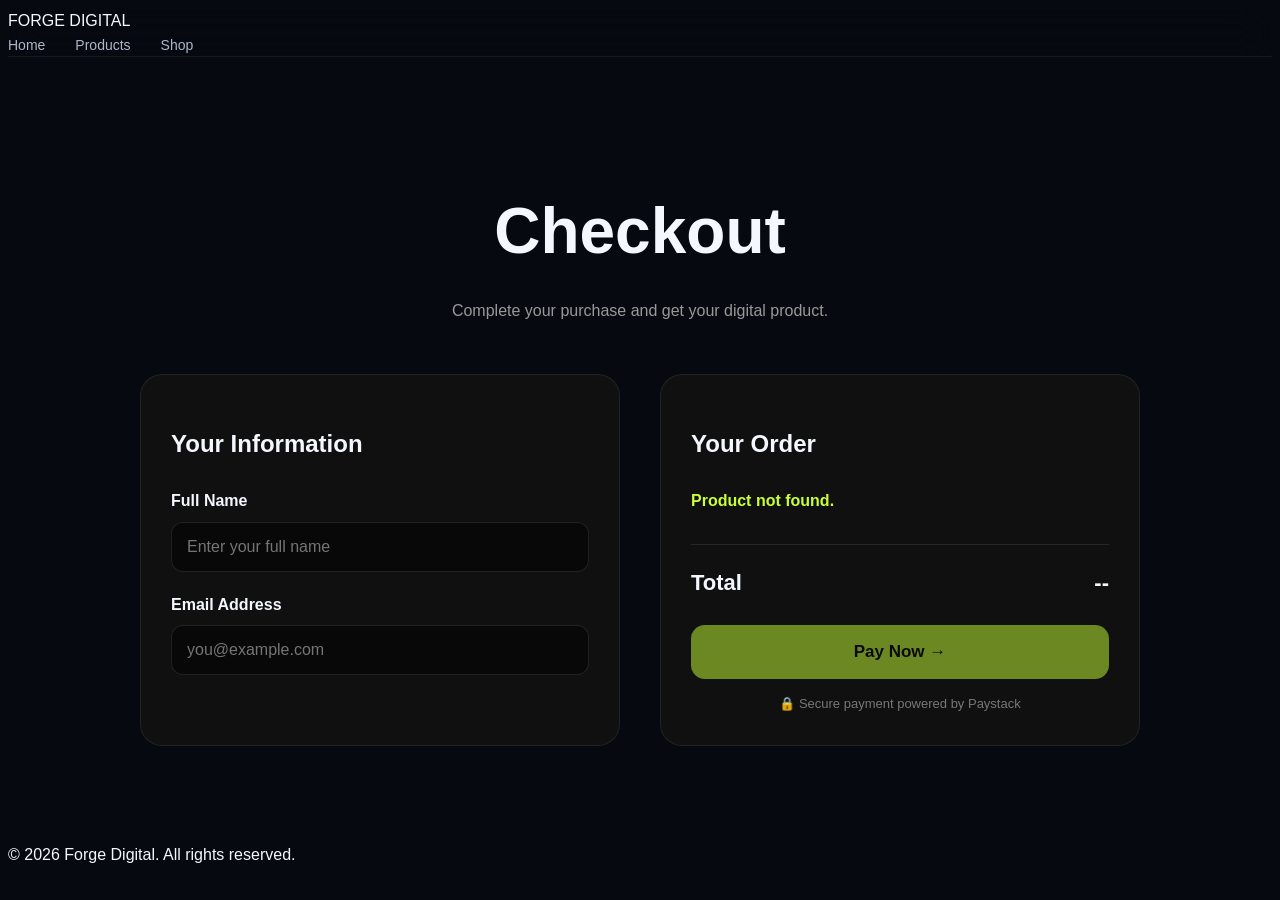
==== checkout.html @ 73a45c1d "Add files via upload" ====
<!DOCTYPE html>
<html lang="en">

<head>

    <meta charset="UTF-8">

    <meta
        name="viewport"
        content="width=device-width, initial-scale=1.0"
    >

    <title>Checkout | Forge Digital</title>

    <link
        rel="stylesheet"
        href="css/style.css"
    >

    <!-- Paystack -->
    <script src="https://js.paystack.co/v2/inline.js"></script>


    <style>

        .checkout-page {

            max-width: 1000px;

            margin: 0 auto;

            padding: 80px 20px;

        }


        .checkout-title {

            text-align: center;

            margin-bottom: 50px;

        }


        .checkout-title h1 {

            font-size:
                clamp(40px, 6vw, 64px);

            margin-bottom: 12px;

        }


        .checkout-title p {

            color: #999;

        }


        .checkout-layout {

            display: grid;

            grid-template-columns:
                1fr 1fr;

            gap: 40px;

        }


        .checkout-card {

            background: #101010;

            border:
                1px solid
                rgba(255,255,255,0.08);

            border-radius: 22px;

            padding: 30px;

        }


        .checkout-card h2 {

            margin-bottom: 25px;

        }


        .field {

            margin-bottom: 20px;

        }


        .field label {

            display: block;

            margin-bottom: 8px;

            font-weight: 700;

        }


        .field input {

            width: 100%;

            box-sizing: border-box;

            padding: 15px;

            border-radius: 12px;

            border:
                1px solid
                rgba(255,255,255,0.1);

            background: #080808;

            color: white;

            font-size: 16px;

            outline: none;

        }


        .field input:focus {

            border-color:
                #b979ff;

        }


        .product-summary {

            display: flex;

            gap: 18px;

            align-items: center;

            margin-bottom: 30px;

        }


        .product-summary img {

            width: 100px;

            height: 100px;

            object-fit: cover;

            border-radius: 15px;

        }


        .product-summary h3 {

            margin:
                0 0 8px;

        }


        .product-summary p {

            margin: 0;

            color:
                #c8ff35;

            font-weight: 800;

        }


        .total-row {

            display: flex;

            justify-content: space-between;

            border-top:
                1px solid
                rgba(255,255,255,0.1);

            padding-top: 20px;

            margin-top: 20px;

            font-size: 22px;

            font-weight: 800;

        }


        .pay-btn {

            width: 100%;

            border: none;

            padding: 17px;

            margin-top: 25px;

            border-radius: 14px;

            background:
                #c8ff35;

            color:
                #050505;

            font-size: 17px;

            font-weight: 900;

            cursor: pointer;

            transition:
                0.25s ease;

        }


        .pay-btn:hover {

            transform:
                translateY(-3px);

            box-shadow:
                0 10px 30px
                rgba(200,255,53,0.2);

        }


        .pay-btn:disabled {

            opacity: 0.5;

            cursor: not-allowed;

            transform: none;

            box-shadow: none;

        }


        .secure-note {

            text-align: center;

            color: #777;

            font-size: 13px;

            margin-top: 15px;

        }


        .error-message {

            color:
                #ff6b6b;

            margin-top: 15px;

            display: none;

        }


        @media (max-width: 800px) {

            .checkout-layout {

                grid-template-columns: 1fr;

            }


            .checkout-page {

                padding-top: 50px;

            }

        }

    </style>

</head>


<body>


    <!-- NAVBAR -->

    <nav class="navbar">

        <div class="nav-logo">
            FORGE DIGITAL
        </div>


        <div class="nav-links">

            <a href="index.html">
                Home
            </a>

            <a href="products.html">
                Products
            </a>

            <a href="products.html">
                Shop
            </a>

        </div>

    </nav>



    <!-- CHECKOUT -->

    <main class="checkout-page">


        <div class="checkout-title">

            <h1>
                Checkout
            </h1>

            <p>
                Complete your purchase and get your digital product.
            </p>

        </div>



        <div class="checkout-layout">


            <!-- CUSTOMER INFORMATION -->

            <div class="checkout-card">

                <h2>
                    Your Information
                </h2>


                <div class="field">

                    <label for="customerName">
                        Full Name
                    </label>

                    <input
                        type="text"
                        id="customerName"
                        placeholder="Enter your full name"
                        autocomplete="name"
                    >

                </div>



                <div class="field">

                    <label for="customerEmail">
                        Email Address
                    </label>

                    <input
                        type="email"
                        id="customerEmail"
                        placeholder="you@example.com"
                        autocomplete="email"
                    >

                </div>


                <p
                    id="errorMessage"
                    class="error-message"
                ></p>

            </div>



            <!-- ORDER SUMMARY -->

            <div class="checkout-card">

                <h2>
                    Your Order
                </h2>


                <div
                    id="orderSummary"
                    class="product-summary"
                >

                    Loading product...

                </div>


                <div class="total-row">

                    <span>
                        Total
                    </span>

                    <span id="totalPrice">
                        --
                    </span>

                </div>


                <button
                    id="payButton"
                    class="pay-btn"
                    type="button"
                >
                    Pay Now →
                </button>


                <div class="secure-note">

                    🔒 Secure payment powered by Paystack

                </div>

            </div>

        </div>

    </main>



    <!-- FOOTER -->

    <footer>

        <p>
            © 2026 Forge Digital. All rights reserved.
        </p>

    </footer>



    <!-- PRODUCTS -->

    <script src="js/products.js"></script>



    <script>

        /*
        ==========================================
        PAYSTACK PUBLIC KEY
        ==========================================
        */

        const PAYSTACK_PUBLIC_KEY =
            "pk_test_b01341fb1973365e11aa334d70136ab0ede380cb";



        /*
        ==========================================
        GET PRODUCT ID
        ==========================================
        */

        const params =
            new URLSearchParams(
                window.location.search
            );


        const productId =
            params.get("id");



        /*
        ==========================================
        FIND PRODUCT
        ==========================================
        */

        const product =
            products.find(
                item =>
                    item.id === productId
            );



        /*
        ==========================================
        ELEMENTS
        ==========================================
        */

        const orderSummary =
            document.getElementById(
                "orderSummary"
            );


        const totalPrice =
            document.getElementById(
                "totalPrice"
            );


        const payButton =
            document.getElementById(
                "payButton"
            );


        const errorMessage =
            document.getElementById(
                "errorMessage"
            );



        /*
        ==========================================
        DISPLAY PRODUCT
        ==========================================
        */

        if (!product) {

            orderSummary.innerHTML = `
                <p>
                    Product not found.
                </p>
            `;

            totalPrice.textContent =
                "--";

            payButton.disabled =
                true;

        } else {

            const productName =
                product.name
                    .replaceAll("-", " ");


            orderSummary.innerHTML = `

                <img
                    src="${
                        product.image ||
                        "assets/covers/default.jpg"
                    }"
                    alt="${productName}"
                >

                <div>

                    <h3>
                        ${productName}
                    </h3>

                    <p>
                        $${product.price}
                    </p>

                </div>

            `;


            totalPrice.textContent =
                "$" + product.price;

        }



        /*
        ==========================================
        AMOUNT
        ==========================================
        */

        function getAmount() {

            const numericPrice =
                Number(
                    String(product.price)
                        .replace(
                            /[^\d.]/g,
                            ""
                        )
                );


            /*
            Paystack expects
            the smallest currency unit.

            Example:
            9.99 GHS
            =
            999 pesewas
            */

            return Math.round(
                numericPrice * 100
            );

        }



        /*
        ==========================================
        ERROR
        ==========================================
        */

        function showError(message) {

            errorMessage.textContent =
                message;

            errorMessage.style.display =
                "block";

        }



        /*
        ==========================================
        PAY
        ==========================================
        */

        payButton.addEventListener(
            "click",
            function () {

                errorMessage.style.display =
                    "none";


                /*
                PRODUCT CHECK
                */

                if (!product) {

                    showError(
                        "Product not found."
                    );

                    return;

                }



                /*
                CUSTOMER NAME
                */

                const name =
                    document
                        .getElementById(
                            "customerName"
                        )
                        .value
                        .trim();



                /*
                CUSTOMER EMAIL
                */

                const email =
                    document
                        .getElementById(
                            "customerEmail"
                        )
                        .value
                        .trim();



                /*
                VALIDATION
                */

                if (!name) {

                    showError(
                        "Please enter your full name."
                    );

                    return;

                }



                if (!email) {

                    showError(
                        "Please enter your email address."
                    );

                    return;

                }



                if (
                    !email.includes("@")
                ) {

                    showError(
                        "Please enter a valid email address."
                    );

                    return;

                }



                /*
                PUBLIC KEY CHECK
                */

                if (
                    !PAYSTACK_PUBLIC_KEY ||
                    PAYSTACK_PUBLIC_KEY ===
                    "YOUR_PAYSTACK_TEST_PUBLIC_KEY"
                ) {

                    showError(
                        "Paystack public key is missing."
                    );

                    return;

                }



                /*
                DISABLE BUTTON
                */

                payButton.disabled =
                    true;

                payButton.textContent =
                    "Opening Payment...";



                /*
                PAYSTACK
                */

                try {

                    const paystack =
                        new PaystackPop();


                    paystack.newTransaction({

                        key:
                            PAYSTACK_PUBLIC_KEY,


                        email:
                            email,


                        amount:
                            getAmount(),


                        currency:
                            "GHS",


                        metadata: {

                            customer_name:
                                name,

                            product_id:
                                product.id,

                            product_name:
                                product.name

                        },


                        /*
                        ==================================
                        PAYMENT SUCCESS
                        ==================================
                        */

                        onSuccess:
                            function(transaction) {

                                /*
                                Send BOTH:

                                reference
                                product

                                to success.html
                                */

                                window.location.href =
                                    "success.html"
                                    + "?reference="
                                    + encodeURIComponent(
                                        transaction.reference
                                    )
                                    + "&product="
                                    + encodeURIComponent(
                                        product.id
                                    );

                            },


                        /*
                        ==================================
                        PAYMENT CANCELLED
                        ==================================
                        */

                        onCancel:
                            function() {

                                payButton.disabled =
                                    false;

                                payButton.textContent =
                                    "Pay Now →";

                                showError(
                                    "Payment was cancelled."
                                );

                            }

                    });

                }


                catch (error) {

                    console.error(error);

                    payButton.disabled =
                        false;

                    payButton.textContent =
                        "Pay Now →";

                    showError(
                        "Unable to open Paystack. Please try again."
                    );

                }

            }
        );

    </script>


</body>

</html>
---- css/style.css ----
```css
/* =========================================================
   FORGE DIGITAL
   Premium Digital Products Store
========================================================= */

@import url('https://fonts.googleapis.com/css2?family=DM+Sans:wght@400;500;600;700&family=Space+Grotesk:wght@400;500;600;700&display=swap');


/* =========================================================
   RESET
========================================================= */

* {
    margin: 0;
    padding: 0;
    box-sizing: border-box;
}

html {
    scroll-behavior: smooth;
}

body {
    font-family: "DM Sans", sans-serif;
    background: #070910;
    color: #f5f7ff;
    line-height: 1.6;
    overflow-x: hidden;
}

a {
    color: inherit;
    text-decoration: none;
}

button,
a {
    -webkit-tap-highlight-color: transparent;
}


/* =========================================================
   NAVBAR
========================================================= */

.navbar {
    position: sticky;
    top: 0;
    z-index: 1000;

    background: rgba(7, 9, 16, 0.78);
    backdrop-filter: blur(18px);
    -webkit-backdrop-filter: blur(18px);

    border-bottom: 1px solid rgba(255, 255, 255, 0.07);
}

.nav-container {
    width: min(1180px, 92%);
    margin: auto;

    min-height: 78px;

    display: flex;
    align-items: center;
    justify-content: space-between;

    gap: 30px;
}


/* LOGO */

.logo {
    display: flex;
    flex-direction: column;

    font-family: "Space Grotesk", sans-serif;

    line-height: 0.85;
}

.logo span {
    font-size: 21px;
    font-weight: 700;
    letter-spacing: 2px;
}

.logo small {
    margin-top: 5px;

    font-size: 8px;
    font-weight: 700;
    letter-spacing: 4px;

    color: #6ea8ff;
}


/* NAV LINKS */

.nav-links {
    display: flex;
    align-items: center;
    gap: 30px;
}

.nav-links a {
    color: #aeb6c9;
    font-size: 14px;
    font-weight: 500;

    transition: 0.25s ease;
}

.nav-links a:hover,
.nav-links a.active {
    color: #ffffff;
}


/* NAV BUTTON */

.nav-button {
    padding: 11px 19px;

    border-radius: 10px;

    background: #ffffff;
    color: #070910;

    font-size: 13px;
    font-weight: 700;

    transition: 0.25s ease;
}

.nav-button:hover {
    transform: translateY(-2px);
    box-shadow: 0 10px 30px rgba(255, 255, 255, 0.12);
}


/* =========================================================
   HERO
========================================================= */

.hero {
    position: relative;
    min-height: 730px;

    display: flex;
    align-items: center;

    overflow: hidden;
}

.hero-background {
    position: absolute;
    inset: 0;

    background:
        radial-gradient(
            circle at 75% 25%,
            rgba(37, 99, 235, 0.24),
            transparent 32%
        ),
        radial-gradient(
            circle at 20% 80%,
            rgba(124, 58, 237, 0.16),
            transparent 28%
        );
}

.hero-background::after {
    content: "";

    position: absolute;

    width: 520px;
    height: 520px;

    right: -150px;
    top: 80px;

    border-radius: 50%;

    border: 1px solid rgba(83, 141, 255, 0.13);

    box-shadow:
        0 0 0 50px rgba(83, 141, 255, 0.025),
        0 0 0 100px rgba(83, 141, 255, 0.018);
}

.hero-content {
    position: relative;
    z-index: 2;

    width: min(1180px, 92%);
    margin: auto;

    padding: 90px 0;
}

.hero-badge {
    display: inline-flex;

    padding: 8px 13px;

    border: 1px solid rgba(99, 147, 255, 0.25);
    border-radius: 100px;

    background: rgba(52, 105, 220, 0.08);

    color: #8db7ff;

    font-size: 11px;
    font-weight: 700;

    letter-spacing: 1.5px;
}

.hero h1 {
    max-width: 850px;

    margin-top: 25px;

    font-family: "Space Grotesk", sans-serif;

    font-size: clamp(52px, 8vw, 92px);
    line-height: 0.98;

    letter-spacing: -4px;
}

.hero h1 span {
    color: #6ea8ff;
}

.hero-content > p {
    max-width: 620px;

    margin-top: 28px;

    color: #9da7bb;

    font-size: 18px;
    line-height: 1.75;
}

.hero-buttons {
    display: flex;
    flex-wrap: wrap;

    gap: 13px;

    margin-top: 35px;
}


/* BUTTONS */

.primary-button,
.secondary-button {
    display: inline-flex;
    align-items: center;
    justify-content: center;

    min-height: 50px;

    padding: 0 22px;

    border-radius: 11px;

    font-size: 14px;
    font-weight: 700;

    transition: 0.25s ease;
}

.primary-button {
    background: #ffffff;
    color: #070910;
}

.primary-button:hover {
    transform: translateY(-3px);

    box-shadow:
        0 14px 35px rgba(255, 255, 255, 0.12);
}

.secondary-button {
    border: 1px solid rgba(255, 255, 255, 0.12);

    color: #d7dce8;

    background: rgba(255, 255, 255, 0.03);
}

.secondary-button:hover {
    background: rgba(255, 255, 255, 0.07);

    transform: translateY(-3px);
}


/* TRUST */

.hero-trust {
    display: flex;
    flex-wrap: wrap;

    gap: 40px;

    margin-top: 65px;
}

.hero-trust div {
    display: flex;
    flex-direction: column;
}

.hero-trust strong {
    font-family: "Space Grotesk", sans-serif;

    font-size: 23px;
}

.hero-trust span {
    margin-top: 2px;

    color: #7f899e;

    font-size: 12px;
}


/* =========================================================
   GENERAL SECTIONS
========================================================= */

.section {
    width: min(1180px, 92%);
    margin: auto;

    padding: 110px 0;
}

.section-heading {
    display: flex;
    align-items: flex-end;
    justify-content: space-between;

    gap: 30px;

    margin-bottom: 42px;
}

.section-heading.centered {
    display: block;

    text-align: center;
}

.section-label {
    display: block;

    margin-bottom: 12px;

    color: #6ea8ff;

    font-size: 11px;
    font-weight: 700;

    letter-spacing: 2px;
}

.section h2 {
    font-family: "Space Grotesk", sans-serif;

    font-size: clamp(32px, 5vw, 52px);

    line-height: 1.05;

    letter-spacing: -2px;
}

.section-heading.centered p {
    max-width: 550px;

    margin: 15px auto 0;

    color: #8993a8;
}


/* VIEW ALL */

.view-all {
    color: #8fb8ff;

    font-size: 13px;
    font-weight: 700;

    white-space: nowrap;
}

.view-all:hover {
    color: #ffffff;
}


/* =========================================================
   PRODUCT CARDS
========================================================= */

.product-grid {
    display: grid;

    grid-template-columns: repeat(4, 1fr);

    gap: 18px;
}

.product-card {
    overflow: hidden;

    border: 1px solid rgba(255, 255, 255, 0.07);
    border-radius: 16px;

    background: #0d1019;

    transition: 0.3s ease;
}

.product-card:hover {
    transform: translateY(-6px);

    border-color: rgba(110, 168, 255, 0.28);

    box-shadow:
        0 20px 50px rgba(0, 0, 0, 0.25);
}


/* PRODUCT IMAGE */

.product-image {
    position: relative;

    height: 235px;

    display: flex;
    align-items: center;
    justify-content: center;

    overflow: hidden;
}

.product-blue {
    background:
        radial-gradient(circle at 30% 30%, #244fbd, transparent 40%),
        linear-gradient(135deg, #0d1735, #102b62);
}

.product-purple {
    background:
        radial-gradient(circle at 70% 30%, #7139c7, transparent 40%),
        linear-gradient(135deg, #241440, #3c1e6d);
}

.product-green {
    background:
        radial-gradient(circle at 30% 30%, #19805b, transparent 40%),
        linear-gradient(135deg, #092b24, #0e4c3b);
}

.product-orange {
    background:
        radial-gradient(circle at 70% 30%, #d86d32, transparent 40%),
        linear-gradient(135deg, #3a1c12, #71351b);
}

.product-number {
    position: absolute;

    top: 15px;
    left: 15px;

    font-family: "Space Grotesk", sans-serif;

    font-size: 12px;
    font-weight: 700;

    color: rgba(255, 255, 255, 0.55);
}

.product-placeholder {
    font-family: "Space Grotesk", sans-serif;

    font-size: 26px;
    font-weight: 700;

    letter-spacing: 2px;

    transform: rotate(-8deg);

    color: rgba(255, 255, 255, 0.88);

    text-shadow:
        0 8px 35px rgba(0, 0, 0, 0.4);
}


/* PRODUCT INFO */

.product-info {
    padding: 21px;
}

.product-category {
    color: #6ea8ff;

    font-size: 9px;
    font-weight: 700;

    letter-spacing: 1.5px;
}

.product-info h3 {
    margin-top: 8px;

    font-family: "Space Grotesk", sans-serif;

    font-size: 18px;
    line-height: 1.2;
}

.product-info p {
    min-height: 68px;

    margin-top: 10px;

    color: #828da3;

    font-size: 13px;
    line-height: 1.6;
}

.product-bottom {
    display: flex;
    align-items: center;
    justify-content: space-between;

    gap: 10px;

    margin-top: 18px;

    padding-top: 15px;

    border-top: 1px solid rgba(255, 255, 255, 0.07);
}

.product-bottom strong {
    font-family: "Space Grotesk", sans-serif;

    font-size: 18px;
}

.product-bottom a {
    color: #8fb8ff;

    font-size: 11px;
    font-weight: 700;
}


/* =========================================================
   CATEGORIES
========================================================= */

.categories-section {
    padding: 110px 4%;

    background:
        linear-gradient(
            180deg,
            #070910,
            #0a0d15,
            #070910
        );
}

.category-grid {
    width: min(1180px, 92%);
    margin: 45px auto 0;

    display: grid;

    grid-template-columns: repeat(3, 1fr);

    gap: 15px;
}

.category-card {
    position: relative;

    min-height: 190px;

    padding: 27px;

    overflow: hidden;

    border: 1px solid rgba(255, 255, 255, 0.07);
    border-radius: 15px;

    background: rgba(255, 255, 255, 0.025);

    transition: 0.3s ease;
}

.category-card:hover {
    transform: translateY(-5px);

    background: rgba(255, 255, 255, 0.045);

    border-color: rgba(110, 168, 255, 0.25);
}

.category-icon {
    font-size: 27px;
}

.category-card h3 {
    margin-top: 20px;

    font-family: "Space Grotesk", sans-serif;

    font-size: 21px;
}

.category-card p {
    margin-top: 5px;

    color: #7f899e;

    font-size: 13px;
}

.category-arrow {
    position: absolute;

    right: 25px;
    bottom: 23px;

    color: #7daeff;

    font-size: 20px;
}


/* =========================================================
   WHY SECTION
========================================================= */

.why-section {
    width: min(1180px, 92%);
    margin: auto;

    padding: 120px 0;

    display: grid;

    grid-template-columns: 0.9fr 1.1fr;

    gap: 90px;

    align-items: center;
}

.why-content h2 {
    font-family: "Space Grotesk", sans-serif;

    font-size: clamp(38px, 5vw, 62px);

    line-height: 1;

    letter-spacing: -3px;
}

.why-content > p {
    max-width: 530px;

    margin: 25px 0 30px;

    color: #8993a8;

    line-height: 1.8;
}


/* BENEFITS */

.benefits {
    display: grid;

    grid-template-columns: repeat(2, 1fr);

    gap: 15px;
}

.benefit {
    padding: 24px;

    border: 1px solid rgba(255, 255, 255, 0.07);
    border-radius: 14px;

    background: rgba(255, 255, 255, 0.025);
}

.benefit > span {
    color: #618fdc;

    font-size: 10px;
    font-weight: 700;
}

.benefit h3 {
    margin-top: 18px;

    font-family: "Space Grotesk", sans-serif;

    font-size: 17px;
}

.benefit p {
    margin-top: 7px;

    color: #7f899e;

    font-size: 12px;
}


/* =========================================================
   BUNDLE
========================================================= */

.bundle-section {
    position: relative;

    width: min(1180px, 92%);
    min-height: 450px;

    margin: 0 auto 110px;

    padding: 70px;

    overflow: hidden;

    display: flex;
    align-items: center;
    justify-content: space-between;

    border: 1px solid rgba(92, 143, 255, 0.18);
    border-radius: 25px;

    background:
        linear-gradient(
            135deg,
            #101a35,
            #0d1121 55%,
            #16102b
        );
}

.bundle-glow {
    position: absolute;

    width: 500px;
    height: 500px;

    right: -170px;
    top: -170px;

    border-radius: 50%;

    background: rgba(71, 107, 255, 0.14);

    filter: blur(50px);
}

.bundle-content {
    position: relative;
    z-index: 2;

    max-width: 650px;
}

.bundle-content h2 {
    font-family: "Space Grotesk", sans-serif;

    font-size: clamp(38px, 6vw, 66px);

    line-height: 0.98;

    letter-spacing: -3px;
}

.bundle-content p {
    max-width: 540px;

    margin: 22px 0 30px;

    color: #929db4;
}


/* BUNDLE BADGE */

.bundle-badge {
    position: relative;
    z-index: 2;

    width: 190px;
    height: 190px;

    flex-shrink: 0;

    display: flex;
    flex-direction: column;
    align-items: center;
    justify-content: center;

    border-radius: 50%;

    border: 1px solid rgba(140, 176, 255, 0.25);

    background: rgba(255, 255, 255, 0.035);

    box-shadow:
        0 0 70px rgba(69, 112, 255, 0.13);
}

.bundle-badge span {
    font-family: "Space Grotesk", sans-serif;

    font-size: 55px;
    font-weight: 700;

    line-height: 1;
}

.bundle-badge small {
    margin-top: 7px;

    color: #8794ae;

    font-size: 8px;
    font-weight: 700;

    line-height: 1.5;

    text-align: center;

    letter-spacing: 1.5px;
}


/* =========================================================
   FINAL CTA
========================================================= */

.final-cta {
    padding: 130px 20px;

    text-align: center;

    background:
        radial-gradient(
            circle at center,
            rgba(48, 93, 204, 0.12),
            transparent 45%
        );
}

.final-cta h2 {
    font-family: "Space Grotesk", sans-serif;

    font-size: clamp(45px, 7vw, 76px);

    line-height: 0.98;

    letter-spacing: -4px;
}

.final-cta p {
    max-width: 480px;

    margin: 20px auto 30px;

    color: #8993a8;
}


/* =========================================================
   FOOTER
========================================================= */

.footer {
    padding: 70px 4% 25px;

    border-top: 1px solid rgba(255, 255, 255, 0.07);

    background: #05070d;
}

.footer-container {
    width: min(1180px, 92%);
    margin: auto;

    display: flex;
    justify-content: space-between;

    gap: 70px;
}

.footer-brand p {
    max-width: 280px;

    margin-top: 18px;

    color: #747e92;

    font-size: 13px;
}

.footer-links {
    display: flex;

    gap: 100px;
}

.footer-links div {
    display: flex;
    flex-direction: column;

    gap: 10px;
}

.footer-links h4 {
    margin-bottom: 7px;

    font-size: 12px;
}

.footer-links a {
    color: #747e92;

    font-size: 12px;

    transition: 0.2s ease;
}

.footer-links a:hover {
    color: #ffffff;
}

.footer-bottom {
    width: min(1180px, 92%);
    margin: 60px auto 0;

    padding-top: 22px;

    border-top: 1px solid rgba(255, 255, 255, 0.06);

    display: flex;
    justify-content: space-between;

    gap: 20px;

    color: #586174;

    font-size: 10px;
}


/* =========================================================
   RESPONSIVE
========================================================= */

@media (max-width: 1000px) {

    .product-grid {
        grid-template-columns: repeat(2, 1fr);
    }

    .category-grid {
        grid-template-columns: repeat(2, 1fr);
    }

    .why-section {
        grid-template-columns: 1fr;
        gap: 50px;
    }

    .bundle-section {
        padding: 55px;
    }

}


@media (max-width: 720px) {

    .nav-container {
        min-height: 68px;
    }

    .nav-links {
        display: none;
    }

    .nav-button {
        padding: 9px 14px;
    }

    .hero {
        min-height: 650px;
    }

    .hero-content {
        padding: 70px 0;
    }

    .hero h1 {
        font-size: clamp(45px, 14vw, 70px);

        letter-spacing: -3px;
    }

    .hero-content > p {
        font-size: 15px;
    }

    .hero-trust {
        gap: 22px;
        margin-top: 45px;
    }

    .section {
        padding: 80px 0;
    }

    .section-heading {
        align-items: flex-start;
        flex-direction: column;
    }

    .product-grid {
        grid-template-columns: 1fr;
    }

    .category-grid {
        grid-template-columns: 1fr;
    }

    .why-section {
        padding: 80px 0;
    }

    .benefits {
        grid-template-columns: 1fr;
    }

    .bundle-section {
        min-height: auto;

        padding: 45px 30px;

        flex-direction: column;
        align-items: flex-start;

        gap: 45px;
    }

    .bundle-badge {
        width: 145px;
        height: 145px;
    }

    .bundle-badge span {
        font-size: 42px;
    }

    .footer-container {
        flex-direction: column;
    }

    .footer-links {
        gap: 60px;
    }

    .footer-bottom {
        flex-direction: column;
        gap: 8px;
    }

}


@media (max-width: 420px) {

    .hero-buttons {
        flex-direction: column;
        align-items: stretch;
    }

    .primary-button,
    .secondary-button {
        width: 100%;
    }

    .hero-trust {
        display: grid;
        grid-template-columns: repeat(3, 1fr);
    }

    .hero-trust strong {
        font-size: 18px;
    }

    .hero-trust span {
        font-size: 10px;
    }

    .footer-links {
        gap: 35px;
    }

}
```
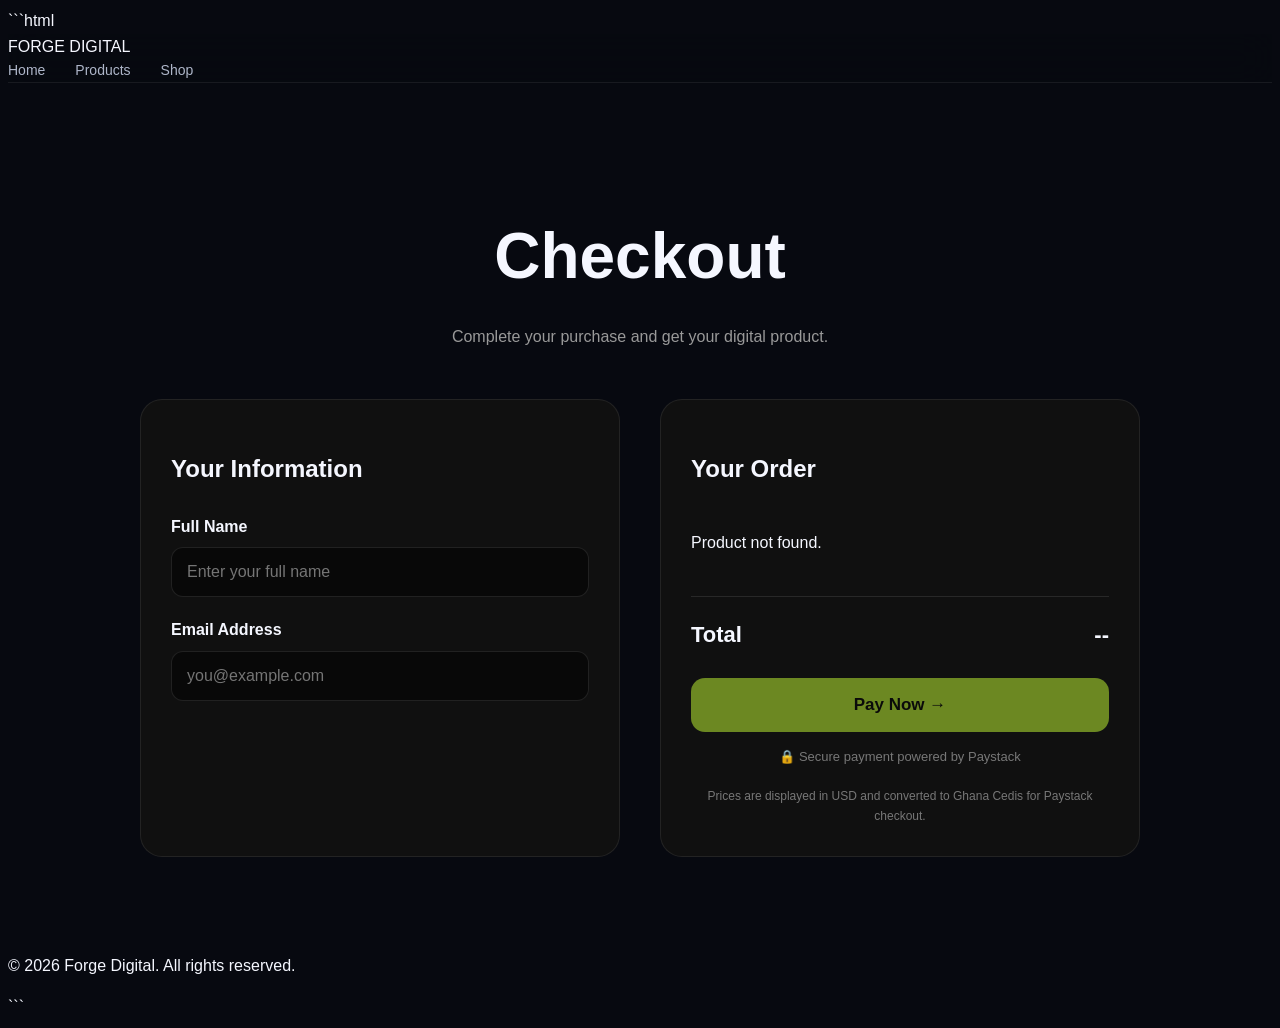
==== commit 07868457: "Update checkout.html" ====
--- a/checkout.html
+++ b/checkout.html
@@ -1,3 +1,4 @@
+```html
 <!DOCTYPE html>
 <html lang="en">
 
@@ -24,287 +25,185 @@
     <style>
 
         .checkout-page {
-
             max-width: 1000px;
-
             margin: 0 auto;
-
             padding: 80px 20px;
-
         }
 
 
         .checkout-title {
-
             text-align: center;
-
             margin-bottom: 50px;
-
         }
 
 
         .checkout-title h1 {
-
-            font-size:
-                clamp(40px, 6vw, 64px);
-
+            font-size: clamp(40px, 6vw, 64px);
             margin-bottom: 12px;
-
         }
 
 
         .checkout-title p {
-
             color: #999;
-
         }
 
 
         .checkout-layout {
-
             display: grid;
-
-            grid-template-columns:
-                1fr 1fr;
-
+            grid-template-columns: 1fr 1fr;
             gap: 40px;
-
         }
 
 
         .checkout-card {
-
             background: #101010;
-
-            border:
-                1px solid
-                rgba(255,255,255,0.08);
-
+            border: 1px solid rgba(255,255,255,0.08);
             border-radius: 22px;
-
             padding: 30px;
-
         }
 
 
         .checkout-card h2 {
-
             margin-bottom: 25px;
-
         }
 
 
         .field {
-
             margin-bottom: 20px;
-
         }
 
 
         .field label {
-
             display: block;
-
             margin-bottom: 8px;
-
             font-weight: 700;
-
         }
 
 
         .field input {
-
             width: 100%;
-
             box-sizing: border-box;
-
             padding: 15px;
-
             border-radius: 12px;
-
-            border:
-                1px solid
-                rgba(255,255,255,0.1);
-
+            border: 1px solid rgba(255,255,255,0.1);
             background: #080808;
-
             color: white;
-
             font-size: 16px;
-
             outline: none;
-
         }
 
 
         .field input:focus {
-
-            border-color:
-                #b979ff;
-
+            border-color: #b979ff;
         }
 
 
         .product-summary {
-
             display: flex;
-
             gap: 18px;
-
             align-items: center;
-
-            margin-bottom: 30px;
-
+            margin-bottom: 25px;
         }
 
 
         .product-summary img {
-
             width: 100px;
-
             height: 100px;
-
             object-fit: cover;
-
             border-radius: 15px;
-
         }
 
 
         .product-summary h3 {
-
-            margin:
-                0 0 8px;
-
-        }
-
-
-        .product-summary p {
-
+            margin: 0 0 8px;
+        }
+
+
+        .usd-price {
             margin: 0;
-
-            color:
-                #c8ff35;
-
+            color: #c8ff35;
             font-weight: 800;
-
+        }
+
+
+        .ghs-price {
+            margin-top: 5px;
+            color: #999;
+            font-size: 14px;
         }
 
 
         .total-row {
-
             display: flex;
-
             justify-content: space-between;
-
-            border-top:
-                1px solid
-                rgba(255,255,255,0.1);
-
+            border-top: 1px solid rgba(255,255,255,0.1);
             padding-top: 20px;
-
             margin-top: 20px;
-
             font-size: 22px;
-
             font-weight: 800;
-
         }
 
 
         .pay-btn {
-
             width: 100%;
-
             border: none;
-
             padding: 17px;
-
             margin-top: 25px;
-
             border-radius: 14px;
-
-            background:
-                #c8ff35;
-
-            color:
-                #050505;
-
+            background: #c8ff35;
+            color: #050505;
             font-size: 17px;
-
             font-weight: 900;
-
             cursor: pointer;
-
-            transition:
-                0.25s ease;
-
+            transition: 0.25s ease;
         }
 
 
         .pay-btn:hover {
-
-            transform:
-                translateY(-3px);
-
-            box-shadow:
-                0 10px 30px
-                rgba(200,255,53,0.2);
-
+            transform: translateY(-3px);
+            box-shadow: 0 10px 30px rgba(200,255,53,0.2);
         }
 
 
         .pay-btn:disabled {
-
             opacity: 0.5;
-
             cursor: not-allowed;
-
             transform: none;
-
             box-shadow: none;
-
         }
 
 
         .secure-note {
-
             text-align: center;
-
             color: #777;
-
             font-size: 13px;
-
             margin-top: 15px;
-
         }
 
 
         .error-message {
-
-            color:
-                #ff6b6b;
-
+            color: #ff6b6b;
             margin-top: 15px;
-
             display: none;
-
+        }
+
+
+        .rate-note {
+            color: #777;
+            font-size: 12px;
+            margin-top: 20px;
+            text-align: center;
         }
 
 
         @media (max-width: 800px) {
 
             .checkout-layout {
-
                 grid-template-columns: 1fr;
-
             }
 
-
             .checkout-page {
-
                 padding-top: 50px;
-
             }
 
         }
@@ -466,6 +365,14 @@
 
                 </div>
 
+
+                <div class="rate-note">
+
+                    Prices are displayed in USD and converted
+                    to Ghana Cedis for Paystack checkout.
+
+                </div>
+
             </div>
 
         </div>
@@ -495,9 +402,9 @@
     <script>
 
         /*
-        ==========================================
+        ==================================================
         PAYSTACK PUBLIC KEY
-        ==========================================
+        ==================================================
         */
 
         const PAYSTACK_PUBLIC_KEY =
@@ -506,9 +413,30 @@
 
 
         /*
-        ==========================================
+        ==================================================
+        EXCHANGE RATE
+        ==================================================
+
+        1 USD = GH₵11.50
+
+        Example:
+
+        $9.99 × 11.50
+        = GH₵114.885
+
+        Rounded:
+        GH₵115
+        */
+
+        const USD_TO_GHS =
+            11.50;
+
+
+
+        /*
+        ==================================================
         GET PRODUCT ID
-        ==========================================
+        ==================================================
         */
 
         const params =
@@ -523,9 +451,9 @@
 
 
         /*
-        ==========================================
+        ==================================================
         FIND PRODUCT
-        ==========================================
+        ==================================================
         */
 
         const product =
@@ -537,9 +465,9 @@
 
 
         /*
-        ==========================================
+        ==================================================
         ELEMENTS
-        ==========================================
+        ==================================================
         */
 
         const orderSummary =
@@ -568,17 +496,38 @@
 
 
         /*
-        ==========================================
+        ==================================================
+        CONVERT USD → GHS
+        ==================================================
+        */
+
+        function convertToGHS(
+            usdPrice
+        ) {
+
+            return (
+                Number(usdPrice)
+                * USD_TO_GHS
+            );
+
+        }
+
+
+
+        /*
+        ==================================================
         DISPLAY PRODUCT
-        ==========================================
+        ==================================================
         */
 
         if (!product) {
 
             orderSummary.innerHTML = `
+
                 <p>
                     Product not found.
                 </p>
+
             `;
 
             totalPrice.textContent =
@@ -592,6 +541,22 @@
             const productName =
                 product.name
                     .replaceAll("-", " ");
+
+
+            const usdPrice =
+                Number(product.price);
+
+
+            const ghsPrice =
+                convertToGHS(
+                    usdPrice
+                );
+
+
+            const roundedGHS =
+                Math.round(
+                    ghsPrice
+                );
 
 
             orderSummary.innerHTML = `
@@ -610,52 +575,60 @@
                         ${productName}
                     </h3>
 
-                    <p>
-                        $${product.price}
+                    <p class="usd-price">
+                        $${usdPrice.toFixed(2)} USD
                     </p>
 
+                    <p class="ghs-price">
+                        ≈ GH₵${roundedGHS}
+                    </p>
+
                 </div>
 
             `;
 
 
             totalPrice.textContent =
-                "$" + product.price;
+                "GH₵" + roundedGHS;
 
         }
 
 
 
         /*
-        ==========================================
-        AMOUNT
-        ==========================================
+        ==================================================
+        GET PAYSTACK AMOUNT
+        ==================================================
+
+        Paystack uses the smallest currency unit.
+
+        GH₵115
+        =
+        11,500 pesewas
         */
 
-        function getAmount() {
-
-            const numericPrice =
+        function getPaystackAmount() {
+
+            const usdPrice =
                 Number(
-                    String(product.price)
-                        .replace(
-                            /[^\d.]/g,
-                            ""
-                        )
+                    product.price
                 );
 
 
-            /*
-            Paystack expects
-            the smallest currency unit.
-
-            Example:
-            9.99 GHS
-            =
-            999 pesewas
-            */
-
-            return Math.round(
-                numericPrice * 100
+            const ghsPrice =
+                convertToGHS(
+                    usdPrice
+                );
+
+
+            const roundedGHS =
+                Math.round(
+                    ghsPrice
+                );
+
+
+            return (
+                roundedGHS * 100
             );
 
         }
@@ -663,12 +636,14 @@
 
 
         /*
-        ==========================================
-        ERROR
-        ==========================================
+        ==================================================
+        SHOW ERROR
+        ==================================================
         */
 
-        function showError(message) {
+        function showError(
+            message
+        ) {
 
             errorMessage.textContent =
                 message;
@@ -681,9 +656,9 @@
 
 
         /*
-        ==========================================
-        PAY
-        ==========================================
+        ==================================================
+        PAYSTACK
+        ==================================================
         */
 
         payButton.addEventListener(
@@ -813,7 +788,16 @@
 
 
                 /*
-                PAYSTACK
+                CALCULATE PAYMENT
+                */
+
+                const paystackAmount =
+                    getPaystackAmount();
+
+
+
+                /*
+                OPEN PAYSTACK
                 */
 
                 try {
@@ -833,7 +817,7 @@
 
 
                         amount:
-                            getAmount(),
+                            paystackAmount,
 
 
                         currency:
@@ -849,28 +833,31 @@
                                 product.id,
 
                             product_name:
-                                product.name
+                                product.name,
+
+                            usd_price:
+                                Number(
+                                    product.price
+                                ),
+
+                            ghs_price:
+                                Math.round(
+                                    convertToGHS(
+                                        product.price
+                                    )
+                                )
 
                         },
 
 
                         /*
-                        ==================================
+                        ==========================================
                         PAYMENT SUCCESS
-                        ==================================
+                        ==========================================
                         */
 
                         onSuccess:
                             function(transaction) {
-
-                                /*
-                                Send BOTH:
-
-                                reference
-                                product
-
-                                to success.html
-                                */
 
                                 window.location.href =
                                     "success.html"
@@ -887,9 +874,9 @@
 
 
                         /*
-                        ==================================
+                        ==========================================
                         PAYMENT CANCELLED
-                        ==================================
+                        ==========================================
                         */
 
                         onCancel:
@@ -936,4 +923,5 @@
 
 </body>
 
-</html>+</html>
+```
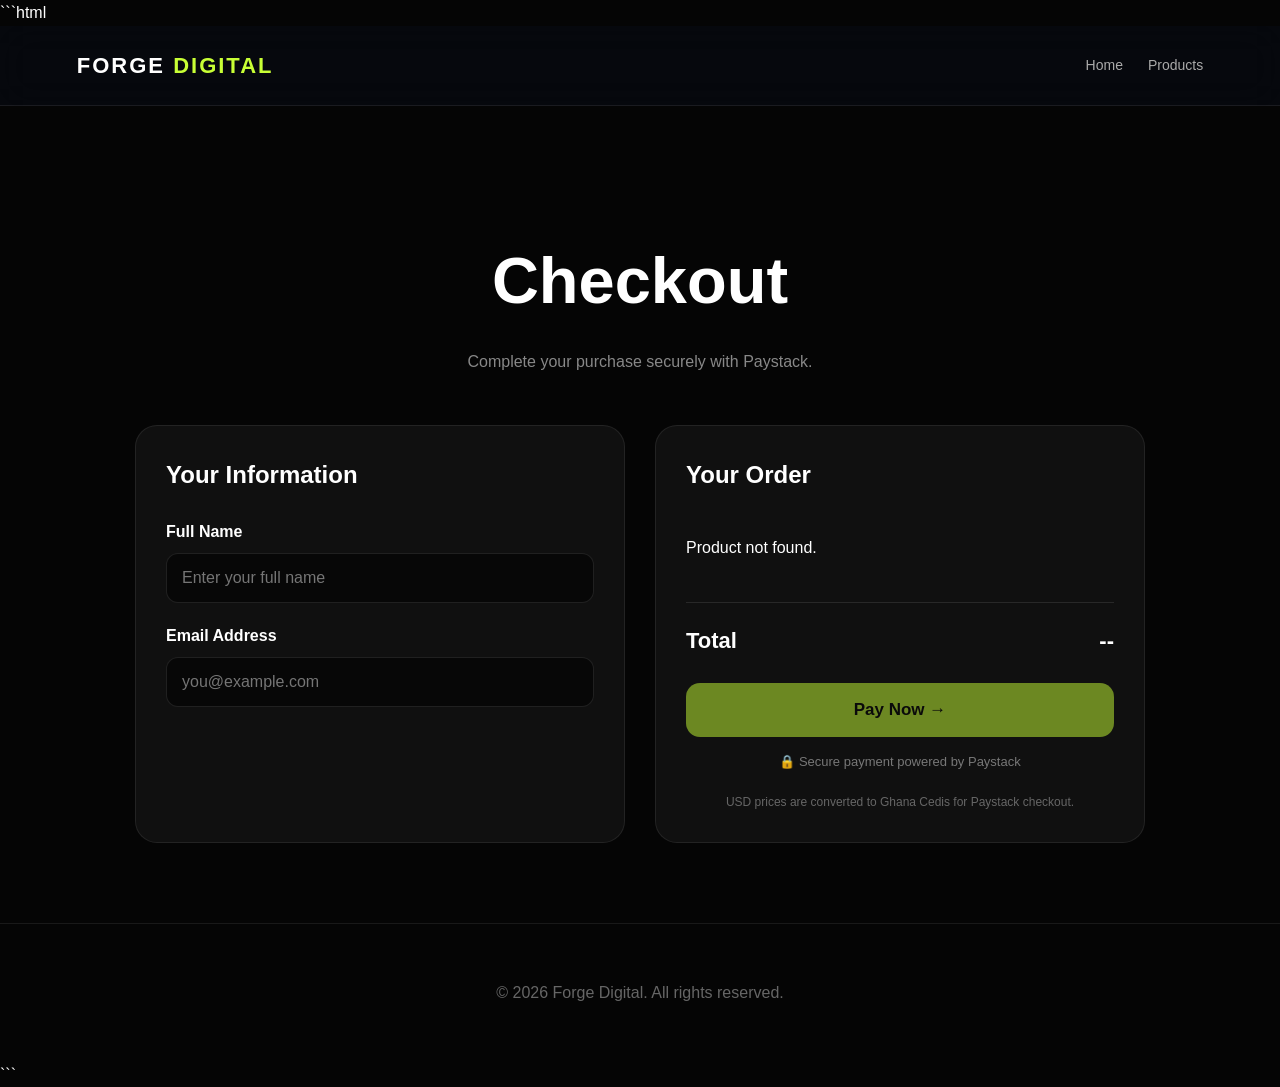
==== commit 466ea4a4: "Update checkout.html" ====
--- a/checkout.html
+++ b/checkout.html
@@ -1,59 +1,86 @@
 ```html
 <!DOCTYPE html>
 <html lang="en">
-
 <head>
-
     <meta charset="UTF-8">
-
-    <meta
-        name="viewport"
-        content="width=device-width, initial-scale=1.0"
-    >
+    <meta name="viewport" content="width=device-width, initial-scale=1.0">
 
     <title>Checkout | Forge Digital</title>
 
-    <link
-        rel="stylesheet"
-        href="css/style.css"
-    >
-
-    <!-- Paystack -->
+    <link rel="stylesheet" href="css/style.css">
+
+    <!-- PAYSTACK -->
     <script src="https://js.paystack.co/v2/inline.js"></script>
 
-
     <style>
+        * {
+            box-sizing: border-box;
+        }
+
+        body {
+            margin: 0;
+            background: #050505;
+            color: white;
+            font-family: Arial, sans-serif;
+        }
+
+        .navbar {
+            display: flex;
+            justify-content: space-between;
+            align-items: center;
+            padding: 22px 6%;
+            border-bottom: 1px solid rgba(255,255,255,0.08);
+        }
+
+        .nav-logo {
+            font-size: 22px;
+            font-weight: 900;
+            letter-spacing: 2px;
+        }
+
+        .nav-logo span {
+            color: #c8ff35;
+        }
+
+        .nav-links {
+            display: flex;
+            gap: 25px;
+        }
+
+        .nav-links a {
+            color: #aaa;
+            text-decoration: none;
+        }
+
+        .nav-links a:hover {
+            color: #c8ff35;
+        }
 
         .checkout-page {
-            max-width: 1000px;
-            margin: 0 auto;
+            max-width: 1050px;
+            margin: auto;
             padding: 80px 20px;
         }
-
 
         .checkout-title {
             text-align: center;
             margin-bottom: 50px;
         }
 
-
         .checkout-title h1 {
-            font-size: clamp(40px, 6vw, 64px);
+            font-size: clamp(42px, 6vw, 65px);
             margin-bottom: 12px;
         }
 
-
         .checkout-title p {
-            color: #999;
-        }
-
+            color: #888;
+        }
 
         .checkout-layout {
             display: grid;
             grid-template-columns: 1fr 1fr;
-            gap: 40px;
-        }
-
+            gap: 30px;
+        }
 
         .checkout-card {
             background: #101010;
@@ -62,16 +89,14 @@
             padding: 30px;
         }
 
-
         .checkout-card h2 {
+            margin-top: 0;
             margin-bottom: 25px;
         }
-
 
         .field {
             margin-bottom: 20px;
         }
-
 
         .field label {
             display: block;
@@ -79,24 +104,20 @@
             font-weight: 700;
         }
 
-
         .field input {
             width: 100%;
-            box-sizing: border-box;
             padding: 15px;
             border-radius: 12px;
             border: 1px solid rgba(255,255,255,0.1);
-            background: #080808;
+            background: #070707;
             color: white;
             font-size: 16px;
             outline: none;
         }
 
-
         .field input:focus {
-            border-color: #b979ff;
-        }
-
+            border-color: #c8ff35;
+        }
 
         .product-summary {
             display: flex;
@@ -105,33 +126,28 @@
             margin-bottom: 25px;
         }
 
-
         .product-summary img {
-            width: 100px;
-            height: 100px;
+            width: 95px;
+            height: 95px;
             object-fit: cover;
             border-radius: 15px;
-        }
-
+            background: #181818;
+        }
 
         .product-summary h3 {
             margin: 0 0 8px;
         }
 
-
         .usd-price {
-            margin: 0;
             color: #c8ff35;
             font-weight: 800;
-        }
-
+            margin: 0;
+        }
 
         .ghs-price {
-            margin-top: 5px;
-            color: #999;
-            font-size: 14px;
-        }
-
+            color: #888;
+            margin-top: 6px;
+        }
 
         .total-row {
             display: flex;
@@ -140,9 +156,8 @@
             padding-top: 20px;
             margin-top: 20px;
             font-size: 22px;
-            font-weight: 800;
-        }
-
+            font-weight: 900;
+        }
 
         .pay-btn {
             width: 100%;
@@ -155,23 +170,18 @@
             font-size: 17px;
             font-weight: 900;
             cursor: pointer;
-            transition: 0.25s ease;
-        }
-
+            transition: 0.25s;
+        }
 
         .pay-btn:hover {
             transform: translateY(-3px);
-            box-shadow: 0 10px 30px rgba(200,255,53,0.2);
-        }
-
+            box-shadow: 0 12px 35px rgba(200,255,53,0.2);
+        }
 
         .pay-btn:disabled {
             opacity: 0.5;
             cursor: not-allowed;
-            transform: none;
-            box-shadow: none;
-        }
-
+        }
 
         .secure-note {
             text-align: center;
@@ -180,21 +190,25 @@
             margin-top: 15px;
         }
 
-
         .error-message {
+            display: none;
             color: #ff6b6b;
             margin-top: 15px;
-            display: none;
-        }
-
+        }
 
         .rate-note {
-            color: #777;
+            text-align: center;
+            color: #666;
             font-size: 12px;
             margin-top: 20px;
+        }
+
+        footer {
             text-align: center;
-        }
-
+            padding: 40px 20px;
+            color: #666;
+            border-top: 1px solid rgba(255,255,255,0.08);
+        }
 
         @media (max-width: 800px) {
 
@@ -202,726 +216,495 @@
                 grid-template-columns: 1fr;
             }
 
+            .nav-links {
+                display: none;
+            }
+
             .checkout-page {
                 padding-top: 50px;
             }
-
-        }
-
+        }
     </style>
-
 </head>
 
-
 <body>
 
-
-    <!-- NAVBAR -->
-
-    <nav class="navbar">
-
-        <div class="nav-logo">
-            FORGE DIGITAL
+<nav class="navbar">
+
+    <div class="nav-logo">
+        FORGE <span>DIGITAL</span>
+    </div>
+
+    <div class="nav-links">
+        <a href="index.html">Home</a>
+        <a href="products.html">Products</a>
+    </div>
+
+</nav>
+
+
+<main class="checkout-page">
+
+    <div class="checkout-title">
+
+        <h1>Checkout</h1>
+
+        <p>
+            Complete your purchase securely with Paystack.
+        </p>
+
+    </div>
+
+
+    <div class="checkout-layout">
+
+
+        <!-- CUSTOMER -->
+
+        <div class="checkout-card">
+
+            <h2>Your Information</h2>
+
+            <div class="field">
+
+                <label for="customerName">
+                    Full Name
+                </label>
+
+                <input
+                    type="text"
+                    id="customerName"
+                    placeholder="Enter your full name"
+                >
+
+            </div>
+
+
+            <div class="field">
+
+                <label for="customerEmail">
+                    Email Address
+                </label>
+
+                <input
+                    type="email"
+                    id="customerEmail"
+                    placeholder="you@example.com"
+                >
+
+            </div>
+
+
+            <p
+                id="errorMessage"
+                class="error-message">
+            </p>
+
         </div>
 
 
-        <div class="nav-links">
-
-            <a href="index.html">
-                Home
-            </a>
-
-            <a href="products.html">
-                Products
-            </a>
-
-            <a href="products.html">
-                Shop
-            </a>
+        <!-- ORDER -->
+
+        <div class="checkout-card">
+
+            <h2>Your Order</h2>
+
+            <div
+                id="orderSummary"
+                class="product-summary">
+
+                Loading product...
+
+            </div>
+
+
+            <div class="total-row">
+
+                <span>Total</span>
+
+                <span id="totalPrice">
+                    --
+                </span>
+
+            </div>
+
+
+            <button
+                id="payButton"
+                class="pay-btn">
+
+                Pay Now →
+
+            </button>
+
+
+            <div class="secure-note">
+
+                🔒 Secure payment powered by Paystack
+
+            </div>
+
+
+            <div class="rate-note">
+
+                USD prices are converted to Ghana Cedis
+                for Paystack checkout.
+
+            </div>
 
         </div>
 
-    </nav>
-
-
-
-    <!-- CHECKOUT -->
-
-    <main class="checkout-page">
-
-
-        <div class="checkout-title">
-
-            <h1>
-                Checkout
-            </h1>
-
-            <p>
-                Complete your purchase and get your digital product.
-            </p>
-
-        </div>
-
-
-
-        <div class="checkout-layout">
-
-
-            <!-- CUSTOMER INFORMATION -->
-
-            <div class="checkout-card">
-
-                <h2>
-                    Your Information
-                </h2>
-
-
-                <div class="field">
-
-                    <label for="customerName">
-                        Full Name
-                    </label>
-
-                    <input
-                        type="text"
-                        id="customerName"
-                        placeholder="Enter your full name"
-                        autocomplete="name"
-                    >
-
-                </div>
-
-
-
-                <div class="field">
-
-                    <label for="customerEmail">
-                        Email Address
-                    </label>
-
-                    <input
-                        type="email"
-                        id="customerEmail"
-                        placeholder="you@example.com"
-                        autocomplete="email"
-                    >
-
-                </div>
-
-
-                <p
-                    id="errorMessage"
-                    class="error-message"
-                ></p>
-
+    </div>
+
+</main>
+
+
+<footer>
+
+    <p>
+        © 2026 Forge Digital. All rights reserved.
+    </p>
+
+</footer>
+
+
+<!-- PRODUCTS -->
+
+<script src="js/products.js"></script>
+
+
+<script>
+
+    /* =========================
+       PAYSTACK SETTINGS
+    ========================= */
+
+    const PAYSTACK_PUBLIC_KEY =
+        "pk_test_b01341fb1973365e11aa334d70136ab0ede380cb";
+
+
+    /* =========================
+       EXCHANGE RATE
+       $1 = GH₵11.50
+    ========================= */
+
+    const USD_TO_GHS = 11.50;
+
+
+    /* =========================
+       GET PRODUCT
+    ========================= */
+
+    const params =
+        new URLSearchParams(window.location.search);
+
+    const productId =
+        params.get("id");
+
+
+    const product =
+        products.find(
+            item => item.id === productId
+        );
+
+
+    const orderSummary =
+        document.getElementById("orderSummary");
+
+    const totalPrice =
+        document.getElementById("totalPrice");
+
+    const payButton =
+        document.getElementById("payButton");
+
+    const errorMessage =
+        document.getElementById("errorMessage");
+
+
+    /* =========================
+       USD → GHS
+    ========================= */
+
+    function convertToGHS(usdPrice) {
+
+        return Number(usdPrice) * USD_TO_GHS;
+
+    }
+
+
+    /* =========================
+       SHOW PRODUCT
+    ========================= */
+
+    if (!product) {
+
+        orderSummary.innerHTML =
+            "<p>Product not found.</p>";
+
+        totalPrice.textContent =
+            "--";
+
+        payButton.disabled = true;
+
+    } else {
+
+        const usdPrice =
+            Number(product.price);
+
+        const ghsPrice =
+            convertToGHS(usdPrice);
+
+        const roundedGHS =
+            Math.round(ghsPrice);
+
+
+        orderSummary.innerHTML = `
+
+            <div
+                style="
+                width:95px;
+                height:95px;
+                border-radius:15px;
+                background:#181818;
+                display:flex;
+                align-items:center;
+                justify-content:center;
+                font-size:35px;
+                "
+            >
+                🤖
             </div>
 
-
-
-            <!-- ORDER SUMMARY -->
-
-            <div class="checkout-card">
-
-                <h2>
-                    Your Order
-                </h2>
-
-
-                <div
-                    id="orderSummary"
-                    class="product-summary"
-                >
-
-                    Loading product...
-
-                </div>
-
-
-                <div class="total-row">
-
-                    <span>
-                        Total
-                    </span>
-
-                    <span id="totalPrice">
-                        --
-                    </span>
-
-                </div>
-
-
-                <button
-                    id="payButton"
-                    class="pay-btn"
-                    type="button"
-                >
-                    Pay Now →
-                </button>
-
-
-                <div class="secure-note">
-
-                    🔒 Secure payment powered by Paystack
-
-                </div>
-
-
-                <div class="rate-note">
-
-                    Prices are displayed in USD and converted
-                    to Ghana Cedis for Paystack checkout.
-
-                </div>
+            <div>
+
+                <h3>
+                    ${product.name}
+                </h3>
+
+                <p class="usd-price">
+                    $${usdPrice.toFixed(2)} USD
+                </p>
+
+                <p class="ghs-price">
+                    ≈ GH₵${roundedGHS}
+                </p>
 
             </div>
 
-        </div>
-
-    </main>
-
-
-
-    <!-- FOOTER -->
-
-    <footer>
-
-        <p>
-            © 2026 Forge Digital. All rights reserved.
-        </p>
-
-    </footer>
-
-
-
-    <!-- PRODUCTS -->
-
-    <script src="js/products.js"></script>
-
-
-
-    <script>
-
-        /*
-        ==================================================
-        PAYSTACK PUBLIC KEY
-        ==================================================
-        */
-
-        const PAYSTACK_PUBLIC_KEY =
-            "pk_test_b01341fb1973365e11aa334d70136ab0ede380cb";
-
-
-
-        /*
-        ==================================================
-        EXCHANGE RATE
-        ==================================================
-
-        1 USD = GH₵11.50
-
-        Example:
-
-        $9.99 × 11.50
-        = GH₵114.885
-
-        Rounded:
-        GH₵115
-        */
-
-        const USD_TO_GHS =
-            11.50;
-
-
-
-        /*
-        ==================================================
-        GET PRODUCT ID
-        ==================================================
-        */
-
-        const params =
-            new URLSearchParams(
-                window.location.search
-            );
-
-
-        const productId =
-            params.get("id");
-
-
-
-        /*
-        ==================================================
-        FIND PRODUCT
-        ==================================================
-        */
-
-        const product =
-            products.find(
-                item =>
-                    item.id === productId
-            );
-
-
-
-        /*
-        ==================================================
-        ELEMENTS
-        ==================================================
-        */
-
-        const orderSummary =
-            document.getElementById(
-                "orderSummary"
-            );
-
-
-        const totalPrice =
-            document.getElementById(
-                "totalPrice"
-            );
-
-
-        const payButton =
-            document.getElementById(
-                "payButton"
-            );
-
-
-        const errorMessage =
-            document.getElementById(
-                "errorMessage"
-            );
-
-
-
-        /*
-        ==================================================
-        CONVERT USD → GHS
-        ==================================================
-        */
-
-        function convertToGHS(
-            usdPrice
-        ) {
-
-            return (
-                Number(usdPrice)
-                * USD_TO_GHS
-            );
-
-        }
-
-
-
-        /*
-        ==================================================
-        DISPLAY PRODUCT
-        ==================================================
-        */
-
-        if (!product) {
-
-            orderSummary.innerHTML = `
-
-                <p>
-                    Product not found.
-                </p>
-
-            `;
-
-            totalPrice.textContent =
-                "--";
-
-            payButton.disabled =
-                true;
-
-        } else {
-
-            const productName =
-                product.name
-                    .replaceAll("-", " ");
-
+        `;
+
+
+        totalPrice.textContent =
+            "GH₵" + roundedGHS;
+
+    }
+
+
+    /* =========================
+       ERROR
+    ========================= */
+
+    function showError(message) {
+
+        errorMessage.textContent =
+            message;
+
+        errorMessage.style.display =
+            "block";
+
+    }
+
+
+    /* =========================
+       PAYSTACK
+    ========================= */
+
+    payButton.addEventListener(
+        "click",
+        function () {
+
+            errorMessage.style.display =
+                "none";
+
+
+            if (!product) {
+
+                showError(
+                    "Product not found."
+                );
+
+                return;
+
+            }
+
+
+            const name =
+                document
+                .getElementById("customerName")
+                .value
+                .trim();
+
+
+            const email =
+                document
+                .getElementById("customerEmail")
+                .value
+                .trim();
+
+
+            if (!name) {
+
+                showError(
+                    "Please enter your full name."
+                );
+
+                return;
+
+            }
+
+
+            if (!email) {
+
+                showError(
+                    "Please enter your email address."
+                );
+
+                return;
+
+            }
+
+
+            if (!email.includes("@")) {
+
+                showError(
+                    "Please enter a valid email address."
+                );
+
+                return;
+
+            }
+
+
+            /* Convert price */
 
             const usdPrice =
                 Number(product.price);
 
 
             const ghsPrice =
-                convertToGHS(
-                    usdPrice
+                Math.round(
+                    convertToGHS(usdPrice)
                 );
 
 
-            const roundedGHS =
-                Math.round(
-                    ghsPrice
+            /* Paystack uses pesewas */
+
+            const amount =
+                ghsPrice * 100;
+
+
+            payButton.disabled = true;
+
+            payButton.textContent =
+                "Opening Paystack...";
+
+
+            try {
+
+                const paystack =
+                    new PaystackPop();
+
+
+                paystack.newTransaction({
+
+                    key:
+                        PAYSTACK_PUBLIC_KEY,
+
+                    email:
+                        email,
+
+                    amount:
+                        amount,
+
+                    currency:
+                        "GHS",
+
+
+                    metadata: {
+
+                        customer_name:
+                            name,
+
+                        product_id:
+                            product.id,
+
+                        product_name:
+                            product.name,
+
+                        usd_price:
+                            usdPrice,
+
+                        ghs_price:
+                            ghsPrice
+
+                    },
+
+
+                    onSuccess:
+                        function(transaction) {
+
+                            window.location.href =
+                                "success.html"
+                                + "?reference="
+                                + encodeURIComponent(
+                                    transaction.reference
+                                )
+                                + "&product="
+                                + encodeURIComponent(
+                                    product.id
+                                );
+
+                        },
+
+
+                    onCancel:
+                        function() {
+
+                            payButton.disabled =
+                                false;
+
+                            payButton.textContent =
+                                "Pay Now →";
+
+                            showError(
+                                "Payment was cancelled."
+                            );
+
+                        }
+
+                });
+
+            } catch (error) {
+
+                console.error(error);
+
+                payButton.disabled =
+                    false;
+
+                payButton.textContent =
+                    "Pay Now →";
+
+                showError(
+                    "Unable to open Paystack. Please try again."
                 );
 
-
-            orderSummary.innerHTML = `
-
-                <img
-                    src="${
-                        product.image ||
-                        "assets/covers/default.jpg"
-                    }"
-                    alt="${productName}"
-                >
-
-                <div>
-
-                    <h3>
-                        ${productName}
-                    </h3>
-
-                    <p class="usd-price">
-                        $${usdPrice.toFixed(2)} USD
-                    </p>
-
-                    <p class="ghs-price">
-                        ≈ GH₵${roundedGHS}
-                    </p>
-
-                </div>
-
-            `;
-
-
-            totalPrice.textContent =
-                "GH₵" + roundedGHS;
-
-        }
-
-
-
-        /*
-        ==================================================
-        GET PAYSTACK AMOUNT
-        ==================================================
-
-        Paystack uses the smallest currency unit.
-
-        GH₵115
-        =
-        11,500 pesewas
-        */
-
-        function getPaystackAmount() {
-
-            const usdPrice =
-                Number(
-                    product.price
-                );
-
-
-            const ghsPrice =
-                convertToGHS(
-                    usdPrice
-                );
-
-
-            const roundedGHS =
-                Math.round(
-                    ghsPrice
-                );
-
-
-            return (
-                roundedGHS * 100
-            );
-
-        }
-
-
-
-        /*
-        ==================================================
-        SHOW ERROR
-        ==================================================
-        */
-
-        function showError(
-            message
-        ) {
-
-            errorMessage.textContent =
-                message;
-
-            errorMessage.style.display =
-                "block";
-
-        }
-
-
-
-        /*
-        ==================================================
-        PAYSTACK
-        ==================================================
-        */
-
-        payButton.addEventListener(
-            "click",
-            function () {
-
-                errorMessage.style.display =
-                    "none";
-
-
-                /*
-                PRODUCT CHECK
-                */
-
-                if (!product) {
-
-                    showError(
-                        "Product not found."
-                    );
-
-                    return;
-
-                }
-
-
-
-                /*
-                CUSTOMER NAME
-                */
-
-                const name =
-                    document
-                        .getElementById(
-                            "customerName"
-                        )
-                        .value
-                        .trim();
-
-
-
-                /*
-                CUSTOMER EMAIL
-                */
-
-                const email =
-                    document
-                        .getElementById(
-                            "customerEmail"
-                        )
-                        .value
-                        .trim();
-
-
-
-                /*
-                VALIDATION
-                */
-
-                if (!name) {
-
-                    showError(
-                        "Please enter your full name."
-                    );
-
-                    return;
-
-                }
-
-
-
-                if (!email) {
-
-                    showError(
-                        "Please enter your email address."
-                    );
-
-                    return;
-
-                }
-
-
-
-                if (
-                    !email.includes("@")
-                ) {
-
-                    showError(
-                        "Please enter a valid email address."
-                    );
-
-                    return;
-
-                }
-
-
-
-                /*
-                PUBLIC KEY CHECK
-                */
-
-                if (
-                    !PAYSTACK_PUBLIC_KEY ||
-                    PAYSTACK_PUBLIC_KEY ===
-                    "YOUR_PAYSTACK_TEST_PUBLIC_KEY"
-                ) {
-
-                    showError(
-                        "Paystack public key is missing."
-                    );
-
-                    return;
-
-                }
-
-
-
-                /*
-                DISABLE BUTTON
-                */
-
-                payButton.disabled =
-                    true;
-
-                payButton.textContent =
-                    "Opening Payment...";
-
-
-
-                /*
-                CALCULATE PAYMENT
-                */
-
-                const paystackAmount =
-                    getPaystackAmount();
-
-
-
-                /*
-                OPEN PAYSTACK
-                */
-
-                try {
-
-                    const paystack =
-                        new PaystackPop();
-
-
-                    paystack.newTransaction({
-
-                        key:
-                            PAYSTACK_PUBLIC_KEY,
-
-
-                        email:
-                            email,
-
-
-                        amount:
-                            paystackAmount,
-
-
-                        currency:
-                            "GHS",
-
-
-                        metadata: {
-
-                            customer_name:
-                                name,
-
-                            product_id:
-                                product.id,
-
-                            product_name:
-                                product.name,
-
-                            usd_price:
-                                Number(
-                                    product.price
-                                ),
-
-                            ghs_price:
-                                Math.round(
-                                    convertToGHS(
-                                        product.price
-                                    )
-                                )
-
-                        },
-
-
-                        /*
-                        ==========================================
-                        PAYMENT SUCCESS
-                        ==========================================
-                        */
-
-                        onSuccess:
-                            function(transaction) {
-
-                                window.location.href =
-                                    "success.html"
-                                    + "?reference="
-                                    + encodeURIComponent(
-                                        transaction.reference
-                                    )
-                                    + "&product="
-                                    + encodeURIComponent(
-                                        product.id
-                                    );
-
-                            },
-
-
-                        /*
-                        ==========================================
-                        PAYMENT CANCELLED
-                        ==========================================
-                        */
-
-                        onCancel:
-                            function() {
-
-                                payButton.disabled =
-                                    false;
-
-                                payButton.textContent =
-                                    "Pay Now →";
-
-                                showError(
-                                    "Payment was cancelled."
-                                );
-
-                            }
-
-                    });
-
-                }
-
-
-                catch (error) {
-
-                    console.error(error);
-
-                    payButton.disabled =
-                        false;
-
-                    payButton.textContent =
-                        "Pay Now →";
-
-                    showError(
-                        "Unable to open Paystack. Please try again."
-                    );
-
-                }
-
             }
-        );
-
-    </script>
-
+
+        }
+    );
+
+</script>
 
 </body>
-
 </html>
 ```
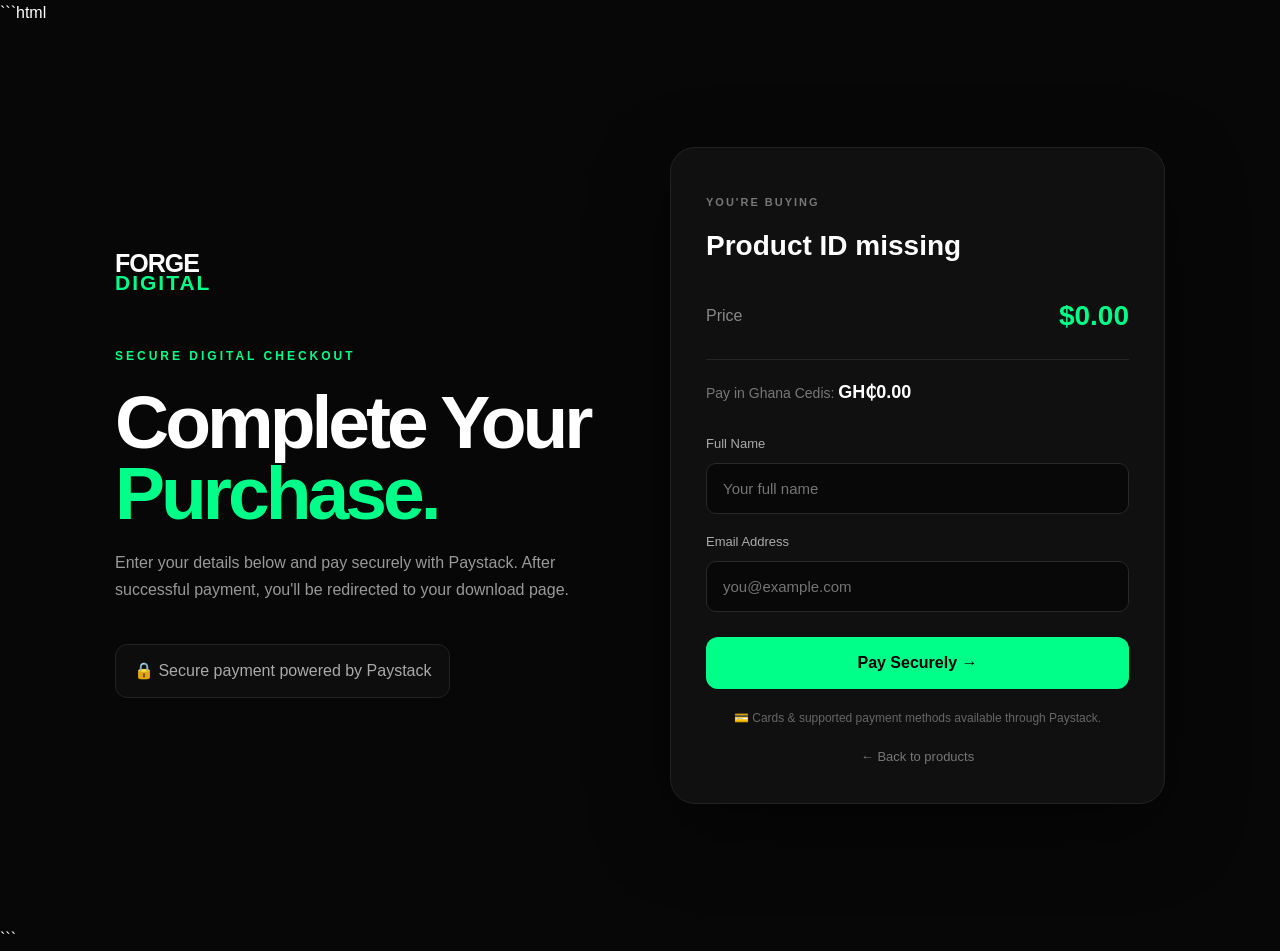
==== commit 3d0e7c86: "Update checkout.html" ====
--- a/checkout.html
+++ b/checkout.html
@@ -9,701 +9,489 @@
 
     <link rel="stylesheet" href="css/style.css">
 
-    <!-- PAYSTACK -->
     <script src="https://js.paystack.co/v2/inline.js"></script>
-
-    <style>
-        * {
-            box-sizing: border-box;
-        }
-
-        body {
-            margin: 0;
-            background: #050505;
-            color: white;
-            font-family: Arial, sans-serif;
-        }
-
-        .navbar {
-            display: flex;
-            justify-content: space-between;
-            align-items: center;
-            padding: 22px 6%;
-            border-bottom: 1px solid rgba(255,255,255,0.08);
-        }
-
-        .nav-logo {
-            font-size: 22px;
-            font-weight: 900;
-            letter-spacing: 2px;
-        }
-
-        .nav-logo span {
-            color: #c8ff35;
-        }
-
-        .nav-links {
-            display: flex;
-            gap: 25px;
-        }
-
-        .nav-links a {
-            color: #aaa;
-            text-decoration: none;
-        }
-
-        .nav-links a:hover {
-            color: #c8ff35;
-        }
-
-        .checkout-page {
-            max-width: 1050px;
-            margin: auto;
-            padding: 80px 20px;
-        }
-
-        .checkout-title {
-            text-align: center;
-            margin-bottom: 50px;
-        }
-
-        .checkout-title h1 {
-            font-size: clamp(42px, 6vw, 65px);
-            margin-bottom: 12px;
-        }
-
-        .checkout-title p {
-            color: #888;
-        }
-
-        .checkout-layout {
-            display: grid;
-            grid-template-columns: 1fr 1fr;
-            gap: 30px;
-        }
-
-        .checkout-card {
-            background: #101010;
-            border: 1px solid rgba(255,255,255,0.08);
-            border-radius: 22px;
-            padding: 30px;
-        }
-
-        .checkout-card h2 {
-            margin-top: 0;
-            margin-bottom: 25px;
-        }
-
-        .field {
-            margin-bottom: 20px;
-        }
-
-        .field label {
-            display: block;
-            margin-bottom: 8px;
-            font-weight: 700;
-        }
-
-        .field input {
-            width: 100%;
-            padding: 15px;
-            border-radius: 12px;
-            border: 1px solid rgba(255,255,255,0.1);
-            background: #070707;
-            color: white;
-            font-size: 16px;
-            outline: none;
-        }
-
-        .field input:focus {
-            border-color: #c8ff35;
-        }
-
-        .product-summary {
-            display: flex;
-            gap: 18px;
-            align-items: center;
-            margin-bottom: 25px;
-        }
-
-        .product-summary img {
-            width: 95px;
-            height: 95px;
-            object-fit: cover;
-            border-radius: 15px;
-            background: #181818;
-        }
-
-        .product-summary h3 {
-            margin: 0 0 8px;
-        }
-
-        .usd-price {
-            color: #c8ff35;
-            font-weight: 800;
-            margin: 0;
-        }
-
-        .ghs-price {
-            color: #888;
-            margin-top: 6px;
-        }
-
-        .total-row {
-            display: flex;
-            justify-content: space-between;
-            border-top: 1px solid rgba(255,255,255,0.1);
-            padding-top: 20px;
-            margin-top: 20px;
-            font-size: 22px;
-            font-weight: 900;
-        }
-
-        .pay-btn {
-            width: 100%;
-            border: none;
-            padding: 17px;
-            margin-top: 25px;
-            border-radius: 14px;
-            background: #c8ff35;
-            color: #050505;
-            font-size: 17px;
-            font-weight: 900;
-            cursor: pointer;
-            transition: 0.25s;
-        }
-
-        .pay-btn:hover {
-            transform: translateY(-3px);
-            box-shadow: 0 12px 35px rgba(200,255,53,0.2);
-        }
-
-        .pay-btn:disabled {
-            opacity: 0.5;
-            cursor: not-allowed;
-        }
-
-        .secure-note {
-            text-align: center;
-            color: #777;
-            font-size: 13px;
-            margin-top: 15px;
-        }
-
-        .error-message {
-            display: none;
-            color: #ff6b6b;
-            margin-top: 15px;
-        }
-
-        .rate-note {
-            text-align: center;
-            color: #666;
-            font-size: 12px;
-            margin-top: 20px;
-        }
-
-        footer {
-            text-align: center;
-            padding: 40px 20px;
-            color: #666;
-            border-top: 1px solid rgba(255,255,255,0.08);
-        }
-
-        @media (max-width: 800px) {
-
-            .checkout-layout {
-                grid-template-columns: 1fr;
-            }
-
-            .nav-links {
-                display: none;
-            }
-
-            .checkout-page {
-                padding-top: 50px;
-            }
-        }
-    </style>
 </head>
 
 <body>
 
-<nav class="navbar">
-
-    <div class="nav-logo">
-        FORGE <span>DIGITAL</span>
-    </div>
-
-    <div class="nav-links">
-        <a href="index.html">Home</a>
-        <a href="products.html">Products</a>
-    </div>
-
-</nav>
-
-
-<main class="checkout-page">
-
-    <div class="checkout-title">
-
-        <h1>Checkout</h1>
-
-        <p>
-            Complete your purchase securely with Paystack.
-        </p>
-
-    </div>
-
-
-    <div class="checkout-layout">
-
-
-        <!-- CUSTOMER -->
-
+<div class="checkout-page">
+
+    <div class="checkout-container">
+
+        <!-- LEFT SIDE -->
+        <div class="checkout-info">
+
+            <a href="index.html" class="logo">
+                FORGE<span>DIGITAL</span>
+            </a>
+
+            <p class="small-text">SECURE DIGITAL CHECKOUT</p>
+
+            <h1>Complete Your<br><span>Purchase.</span></h1>
+
+            <p class="description">
+                Enter your details below and pay securely with Paystack.
+                After successful payment, you'll be redirected to your
+                download page.
+            </p>
+
+            <div class="secure-box">
+                🔒 Secure payment powered by Paystack
+            </div>
+
+        </div>
+
+
+        <!-- RIGHT SIDE -->
         <div class="checkout-card">
 
-            <h2>Your Information</h2>
-
-            <div class="field">
-
-                <label for="customerName">
-                    Full Name
-                </label>
-
+            <div id="productInfo">
+
+                <p class="label">YOU'RE BUYING</p>
+
+                <h2 id="productName">Loading...</h2>
+
+                <div class="price-box">
+                    <span>Price</span>
+                    <strong id="productPrice">$0.00</strong>
+                </div>
+
+                <div class="ghs-price">
+                    Pay in Ghana Cedis:
+                    <strong id="ghsPrice">GH₵0.00</strong>
+                </div>
+
+            </div>
+
+
+            <form id="checkoutForm">
+
+                <label for="name">Full Name</label>
                 <input
                     type="text"
-                    id="customerName"
-                    placeholder="Enter your full name"
+                    id="name"
+                    placeholder="Your full name"
+                    required
                 >
 
-            </div>
-
-
-            <div class="field">
-
-                <label for="customerEmail">
-                    Email Address
-                </label>
-
+                <label for="email">Email Address</label>
                 <input
                     type="email"
-                    id="customerEmail"
+                    id="email"
                     placeholder="you@example.com"
+                    required
                 >
 
-            </div>
-
-
-            <p
-                id="errorMessage"
-                class="error-message">
+                <button type="submit" id="payButton">
+                    Pay Securely →
+                </button>
+
+            </form>
+
+            <p class="payment-note">
+                💳 Cards & supported payment methods available through Paystack.
             </p>
 
+            <a href="products.html" class="back-link">
+                ← Back to products
+            </a>
+
         </div>
 
-
-        <!-- ORDER -->
-
-        <div class="checkout-card">
-
-            <h2>Your Order</h2>
-
-            <div
-                id="orderSummary"
-                class="product-summary">
-
-                Loading product...
-
-            </div>
-
-
-            <div class="total-row">
-
-                <span>Total</span>
-
-                <span id="totalPrice">
-                    --
-                </span>
-
-            </div>
-
-
-            <button
-                id="payButton"
-                class="pay-btn">
-
-                Pay Now →
-
-            </button>
-
-
-            <div class="secure-note">
-
-                🔒 Secure payment powered by Paystack
-
-            </div>
-
-
-            <div class="rate-note">
-
-                USD prices are converted to Ghana Cedis
-                for Paystack checkout.
-
-            </div>
-
-        </div>
-
     </div>
 
-</main>
-
-
-<footer>
-
-    <p>
-        © 2026 Forge Digital. All rights reserved.
-    </p>
-
-</footer>
-
-
-<!-- PRODUCTS -->
+</div>
+
+
+<style>
+
+* {
+    box-sizing: border-box;
+}
+
+body {
+    margin: 0;
+    background: #070707;
+    color: white;
+    font-family: Arial, sans-serif;
+}
+
+.checkout-page {
+    min-height: 100vh;
+    display: flex;
+    align-items: center;
+    justify-content: center;
+    padding: 30px 20px;
+}
+
+.checkout-container {
+    width: 100%;
+    max-width: 1050px;
+    display: grid;
+    grid-template-columns: 1fr 1fr;
+    gap: 60px;
+    align-items: center;
+}
+
+.logo {
+    text-decoration: none;
+    color: white;
+    font-size: 25px;
+    font-weight: 900;
+    letter-spacing: -1px;
+}
+
+.logo span {
+    color: #00ff88;
+}
+
+.small-text {
+    color: #00ff88;
+    font-size: 12px;
+    font-weight: bold;
+    letter-spacing: 3px;
+    margin-top: 55px;
+}
+
+h1 {
+    font-size: clamp(45px, 6vw, 75px);
+    line-height: .95;
+    margin: 20px 0;
+    letter-spacing: -4px;
+}
+
+h1 span {
+    color: #00ff88;
+}
+
+.description {
+    color: #999;
+    max-width: 470px;
+    line-height: 1.7;
+    font-size: 16px;
+}
+
+.secure-box {
+    display: inline-block;
+    margin-top: 25px;
+    padding: 13px 18px;
+    border: 1px solid #222;
+    border-radius: 12px;
+    color: #aaa;
+    background: #0d0d0d;
+}
+
+.checkout-card {
+    background: #101010;
+    border: 1px solid #222;
+    border-radius: 25px;
+    padding: 35px;
+    box-shadow: 0 25px 80px rgba(0,0,0,.45);
+}
+
+.label {
+    color: #777;
+    font-size: 11px;
+    font-weight: bold;
+    letter-spacing: 2px;
+}
+
+#productName {
+    font-size: 28px;
+    margin: 12px 0 25px;
+}
+
+.price-box {
+    display: flex;
+    justify-content: space-between;
+    align-items: center;
+    border-bottom: 1px solid #242424;
+    padding-bottom: 20px;
+}
+
+.price-box span {
+    color: #888;
+}
+
+.price-box strong {
+    font-size: 28px;
+    color: #00ff88;
+}
+
+.ghs-price {
+    color: #777;
+    margin: 18px 0 28px;
+    font-size: 14px;
+}
+
+.ghs-price strong {
+    color: white;
+    font-size: 18px;
+}
+
+label {
+    display: block;
+    color: #aaa;
+    font-size: 13px;
+    margin: 18px 0 8px;
+}
+
+input {
+    width: 100%;
+    padding: 16px;
+    background: #080808;
+    border: 1px solid #292929;
+    border-radius: 10px;
+    color: white;
+    outline: none;
+    font-size: 15px;
+}
+
+input:focus {
+    border-color: #00ff88;
+}
+
+button {
+    width: 100%;
+    border: none;
+    margin-top: 25px;
+    padding: 17px;
+    border-radius: 12px;
+    background: #00ff88;
+    color: #000;
+    font-size: 16px;
+    font-weight: 900;
+    cursor: pointer;
+    transition: .2s;
+}
+
+button:hover {
+    transform: translateY(-2px);
+    box-shadow: 0 10px 30px rgba(0,255,136,.2);
+}
+
+button:disabled {
+    opacity: .5;
+    cursor: not-allowed;
+}
+
+.payment-note {
+    text-align: center;
+    color: #666;
+    font-size: 12px;
+    line-height: 1.5;
+    margin-top: 20px;
+}
+
+.back-link {
+    display: block;
+    text-align: center;
+    color: #777;
+    text-decoration: none;
+    margin-top: 20px;
+    font-size: 13px;
+}
+
+.back-link:hover {
+    color: #00ff88;
+}
+
+
+/* MOBILE */
+
+@media (max-width: 800px) {
+
+    .checkout-container {
+        grid-template-columns: 1fr;
+        gap: 35px;
+    }
+
+    .checkout-info {
+        text-align: center;
+    }
+
+    .description {
+        margin-left: auto;
+        margin-right: auto;
+    }
+
+    .checkout-card {
+        padding: 25px;
+    }
+
+    h1 {
+        font-size: 48px;
+    }
+
+}
+
+</style>
+
+
+<script>
+
+const PAYSTACK_PUBLIC_KEY =
+    "pk_test_b01341fb1973365e11aa334d70136ab0ede380cb";
+
+/*
+    Current test exchange rate:
+    $1 = GH₵11.50
+*/
+const USD_TO_GHS = 11.50;
+
+
+// GET PRODUCT ID FROM URL
+
+const params = new URLSearchParams(window.location.search);
+
+const productId = params.get("id");
+
+
+// CHECK PRODUCTS
+
+if (!productId) {
+
+    document.getElementById("productName").textContent =
+        "Product ID missing";
+
+    document.getElementById("productPrice").textContent =
+        "$0.00";
+
+} else {
+
+    const product = products.find(
+        item => item.id === productId
+    );
+
+    if (!product) {
+
+        document.getElementById("productName").textContent =
+            "Product not found";
+
+    } else {
+
+        // PRODUCT NAME
+
+        document.getElementById("productName").textContent =
+            product.name;
+
+
+        // USD PRICE
+
+        const usdPrice = Number(product.price);
+
+        document.getElementById("productPrice").textContent =
+            "$" + usdPrice.toFixed(2);
+
+
+        // GHS PRICE
+
+        const ghsPrice =
+            Math.round(usdPrice * USD_TO_GHS);
+
+        document.getElementById("ghsPrice").textContent =
+            "GH₵" + ghsPrice.toFixed(2);
+
+
+        // PAYMENT
+
+        document.getElementById("checkoutForm")
+            .addEventListener("submit", function(event) {
+
+                event.preventDefault();
+
+                const name =
+                    document.getElementById("name").value.trim();
+
+                const email =
+                    document.getElementById("email").value.trim();
+
+                const button =
+                    document.getElementById("payButton");
+
+
+                if (!name || !email) {
+
+                    alert("Please enter your name and email.");
+
+                    return;
+                }
+
+
+                button.disabled = true;
+
+                button.textContent =
+                    "Opening Paystack...";
+
+
+                const paystack = new PaystackPop();
+
+
+                paystack.newTransaction({
+
+                    key: PAYSTACK_PUBLIC_KEY,
+
+                    email: email,
+
+                    amount: ghsPrice * 100,
+
+                    currency: "GHS",
+
+                    metadata: {
+
+                        customer_name: name,
+
+                        product_id: product.id,
+
+                        product_name: product.name,
+
+                        usd_price: usdPrice,
+
+                        ghs_price: ghsPrice
+
+                    },
+
+                    onSuccess: function(transaction) {
+
+                        window.location.href =
+                            "success.html"
+                            + "?reference="
+                            + encodeURIComponent(
+                                transaction.reference
+                            )
+                            + "&product="
+                            + encodeURIComponent(
+                                product.id
+                            );
+
+                    },
+
+                    onCancel: function() {
+
+                        button.disabled = false;
+
+                        button.textContent =
+                            "Pay Securely →";
+
+                        alert("Payment cancelled.");
+
+                    }
+
+                });
+
+            });
+
+    }
+
+}
+
+</script>
+
+<!-- IMPORTANT:
+     products.js MUST be loaded BEFORE this script.
+-->
 
 <script src="js/products.js"></script>
-
-
-<script>
-
-    /* =========================
-       PAYSTACK SETTINGS
-    ========================= */
-
-    const PAYSTACK_PUBLIC_KEY =
-        "pk_test_b01341fb1973365e11aa334d70136ab0ede380cb";
-
-
-    /* =========================
-       EXCHANGE RATE
-       $1 = GH₵11.50
-    ========================= */
-
-    const USD_TO_GHS = 11.50;
-
-
-    /* =========================
-       GET PRODUCT
-    ========================= */
-
-    const params =
-        new URLSearchParams(window.location.search);
-
-    const productId =
-        params.get("id");
-
-
-    const product =
-        products.find(
-            item => item.id === productId
-        );
-
-
-    const orderSummary =
-        document.getElementById("orderSummary");
-
-    const totalPrice =
-        document.getElementById("totalPrice");
-
-    const payButton =
-        document.getElementById("payButton");
-
-    const errorMessage =
-        document.getElementById("errorMessage");
-
-
-    /* =========================
-       USD → GHS
-    ========================= */
-
-    function convertToGHS(usdPrice) {
-
-        return Number(usdPrice) * USD_TO_GHS;
-
-    }
-
-
-    /* =========================
-       SHOW PRODUCT
-    ========================= */
-
-    if (!product) {
-
-        orderSummary.innerHTML =
-            "<p>Product not found.</p>";
-
-        totalPrice.textContent =
-            "--";
-
-        payButton.disabled = true;
-
-    } else {
-
-        const usdPrice =
-            Number(product.price);
-
-        const ghsPrice =
-            convertToGHS(usdPrice);
-
-        const roundedGHS =
-            Math.round(ghsPrice);
-
-
-        orderSummary.innerHTML = `
-
-            <div
-                style="
-                width:95px;
-                height:95px;
-                border-radius:15px;
-                background:#181818;
-                display:flex;
-                align-items:center;
-                justify-content:center;
-                font-size:35px;
-                "
-            >
-                🤖
-            </div>
-
-            <div>
-
-                <h3>
-                    ${product.name}
-                </h3>
-
-                <p class="usd-price">
-                    $${usdPrice.toFixed(2)} USD
-                </p>
-
-                <p class="ghs-price">
-                    ≈ GH₵${roundedGHS}
-                </p>
-
-            </div>
-
-        `;
-
-
-        totalPrice.textContent =
-            "GH₵" + roundedGHS;
-
-    }
-
-
-    /* =========================
-       ERROR
-    ========================= */
-
-    function showError(message) {
-
-        errorMessage.textContent =
-            message;
-
-        errorMessage.style.display =
-            "block";
-
-    }
-
-
-    /* =========================
-       PAYSTACK
-    ========================= */
-
-    payButton.addEventListener(
-        "click",
-        function () {
-
-            errorMessage.style.display =
-                "none";
-
-
-            if (!product) {
-
-                showError(
-                    "Product not found."
-                );
-
-                return;
-
-            }
-
-
-            const name =
-                document
-                .getElementById("customerName")
-                .value
-                .trim();
-
-
-            const email =
-                document
-                .getElementById("customerEmail")
-                .value
-                .trim();
-
-
-            if (!name) {
-
-                showError(
-                    "Please enter your full name."
-                );
-
-                return;
-
-            }
-
-
-            if (!email) {
-
-                showError(
-                    "Please enter your email address."
-                );
-
-                return;
-
-            }
-
-
-            if (!email.includes("@")) {
-
-                showError(
-                    "Please enter a valid email address."
-                );
-
-                return;
-
-            }
-
-
-            /* Convert price */
-
-            const usdPrice =
-                Number(product.price);
-
-
-            const ghsPrice =
-                Math.round(
-                    convertToGHS(usdPrice)
-                );
-
-
-            /* Paystack uses pesewas */
-
-            const amount =
-                ghsPrice * 100;
-
-
-            payButton.disabled = true;
-
-            payButton.textContent =
-                "Opening Paystack...";
-
-
-            try {
-
-                const paystack =
-                    new PaystackPop();
-
-
-                paystack.newTransaction({
-
-                    key:
-                        PAYSTACK_PUBLIC_KEY,
-
-                    email:
-                        email,
-
-                    amount:
-                        amount,
-
-                    currency:
-                        "GHS",
-
-
-                    metadata: {
-
-                        customer_name:
-                            name,
-
-                        product_id:
-                            product.id,
-
-                        product_name:
-                            product.name,
-
-                        usd_price:
-                            usdPrice,
-
-                        ghs_price:
-                            ghsPrice
-
-                    },
-
-
-                    onSuccess:
-                        function(transaction) {
-
-                            window.location.href =
-                                "success.html"
-                                + "?reference="
-                                + encodeURIComponent(
-                                    transaction.reference
-                                )
-                                + "&product="
-                                + encodeURIComponent(
-                                    product.id
-                                );
-
-                        },
-
-
-                    onCancel:
-                        function() {
-
-                            payButton.disabled =
-                                false;
-
-                            payButton.textContent =
-                                "Pay Now →";
-
-                            showError(
-                                "Payment was cancelled."
-                            );
-
-                        }
-
-                });
-
-            } catch (error) {
-
-                console.error(error);
-
-                payButton.disabled =
-                    false;
-
-                payButton.textContent =
-                    "Pay Now →";
-
-                showError(
-                    "Unable to open Paystack. Please try again."
-                );
-
-            }
-
-        }
-    );
-
-</script>
 
 </body>
 </html>
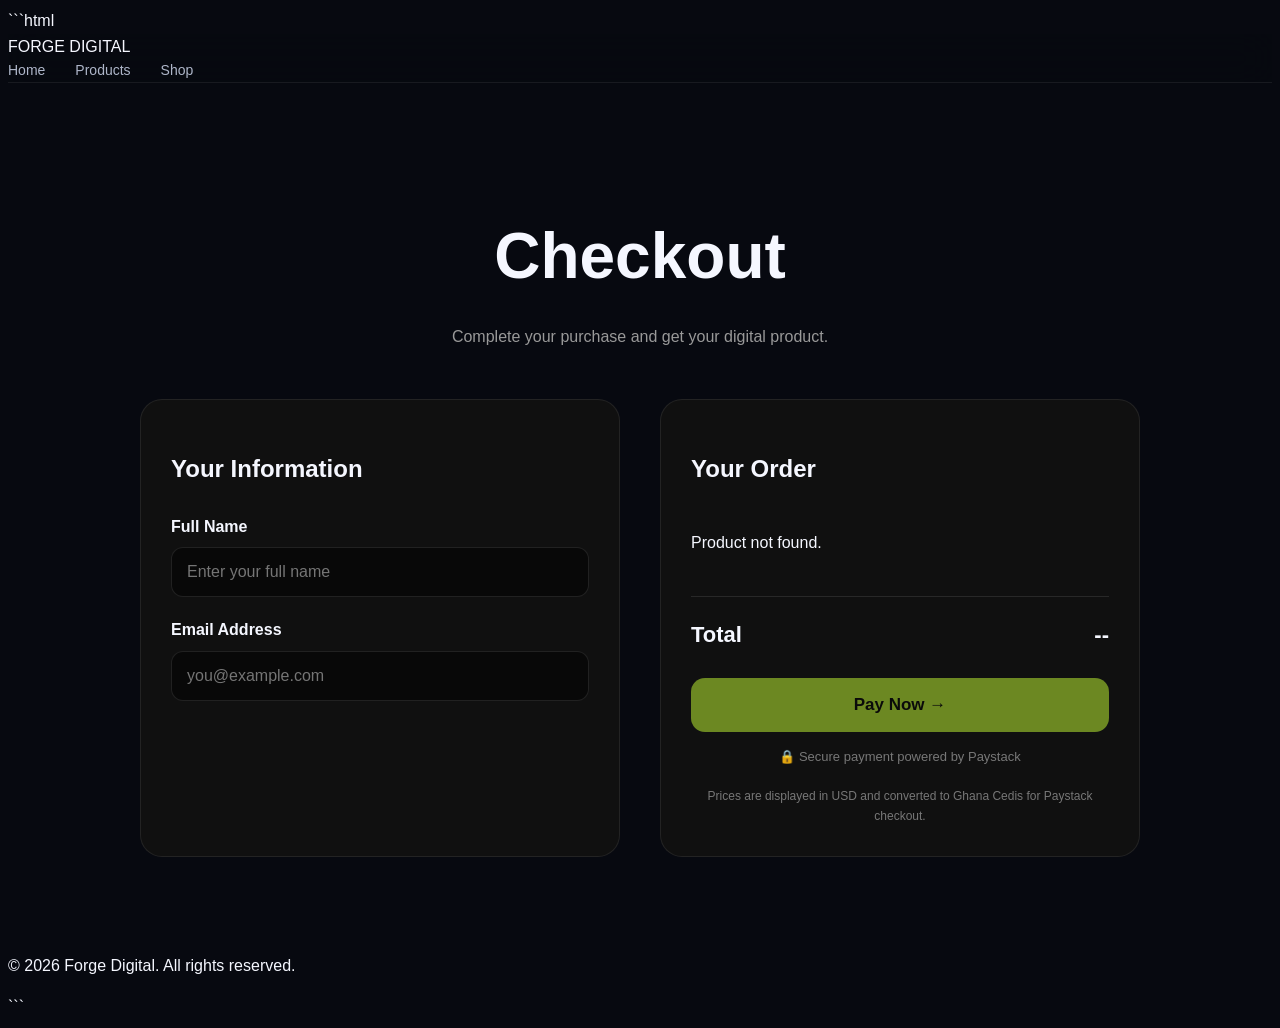
==== commit 467981fd: "Update checkout.html" ====
--- a/checkout.html
+++ b/checkout.html
@@ -1,498 +1,927 @@
 ```html
 <!DOCTYPE html>
 <html lang="en">
+
 <head>
+
     <meta charset="UTF-8">
-    <meta name="viewport" content="width=device-width, initial-scale=1.0">
+
+    <meta
+        name="viewport"
+        content="width=device-width, initial-scale=1.0"
+    >
 
     <title>Checkout | Forge Digital</title>
 
-    <link rel="stylesheet" href="css/style.css">
-
+    <link
+        rel="stylesheet"
+        href="css/style.css"
+    >
+
+    <!-- Paystack -->
     <script src="https://js.paystack.co/v2/inline.js"></script>
+
+
+    <style>
+
+        .checkout-page {
+            max-width: 1000px;
+            margin: 0 auto;
+            padding: 80px 20px;
+        }
+
+
+        .checkout-title {
+            text-align: center;
+            margin-bottom: 50px;
+        }
+
+
+        .checkout-title h1 {
+            font-size: clamp(40px, 6vw, 64px);
+            margin-bottom: 12px;
+        }
+
+
+        .checkout-title p {
+            color: #999;
+        }
+
+
+        .checkout-layout {
+            display: grid;
+            grid-template-columns: 1fr 1fr;
+            gap: 40px;
+        }
+
+
+        .checkout-card {
+            background: #101010;
+            border: 1px solid rgba(255,255,255,0.08);
+            border-radius: 22px;
+            padding: 30px;
+        }
+
+
+        .checkout-card h2 {
+            margin-bottom: 25px;
+        }
+
+
+        .field {
+            margin-bottom: 20px;
+        }
+
+
+        .field label {
+            display: block;
+            margin-bottom: 8px;
+            font-weight: 700;
+        }
+
+
+        .field input {
+            width: 100%;
+            box-sizing: border-box;
+            padding: 15px;
+            border-radius: 12px;
+            border: 1px solid rgba(255,255,255,0.1);
+            background: #080808;
+            color: white;
+            font-size: 16px;
+            outline: none;
+        }
+
+
+        .field input:focus {
+            border-color: #b979ff;
+        }
+
+
+        .product-summary {
+            display: flex;
+            gap: 18px;
+            align-items: center;
+            margin-bottom: 25px;
+        }
+
+
+        .product-summary img {
+            width: 100px;
+            height: 100px;
+            object-fit: cover;
+            border-radius: 15px;
+        }
+
+
+        .product-summary h3 {
+            margin: 0 0 8px;
+        }
+
+
+        .usd-price {
+            margin: 0;
+            color: #c8ff35;
+            font-weight: 800;
+        }
+
+
+        .ghs-price {
+            margin-top: 5px;
+            color: #999;
+            font-size: 14px;
+        }
+
+
+        .total-row {
+            display: flex;
+            justify-content: space-between;
+            border-top: 1px solid rgba(255,255,255,0.1);
+            padding-top: 20px;
+            margin-top: 20px;
+            font-size: 22px;
+            font-weight: 800;
+        }
+
+
+        .pay-btn {
+            width: 100%;
+            border: none;
+            padding: 17px;
+            margin-top: 25px;
+            border-radius: 14px;
+            background: #c8ff35;
+            color: #050505;
+            font-size: 17px;
+            font-weight: 900;
+            cursor: pointer;
+            transition: 0.25s ease;
+        }
+
+
+        .pay-btn:hover {
+            transform: translateY(-3px);
+            box-shadow: 0 10px 30px rgba(200,255,53,0.2);
+        }
+
+
+        .pay-btn:disabled {
+            opacity: 0.5;
+            cursor: not-allowed;
+            transform: none;
+            box-shadow: none;
+        }
+
+
+        .secure-note {
+            text-align: center;
+            color: #777;
+            font-size: 13px;
+            margin-top: 15px;
+        }
+
+
+        .error-message {
+            color: #ff6b6b;
+            margin-top: 15px;
+            display: none;
+        }
+
+
+        .rate-note {
+            color: #777;
+            font-size: 12px;
+            margin-top: 20px;
+            text-align: center;
+        }
+
+
+        @media (max-width: 800px) {
+
+            .checkout-layout {
+                grid-template-columns: 1fr;
+            }
+
+            .checkout-page {
+                padding-top: 50px;
+            }
+
+        }
+
+    </style>
+
 </head>
 
+
 <body>
 
-<div class="checkout-page">
-
-    <div class="checkout-container">
-
-        <!-- LEFT SIDE -->
-        <div class="checkout-info">
-
-            <a href="index.html" class="logo">
-                FORGE<span>DIGITAL</span>
+
+    <!-- NAVBAR -->
+
+    <nav class="navbar">
+
+        <div class="nav-logo">
+            FORGE DIGITAL
+        </div>
+
+
+        <div class="nav-links">
+
+            <a href="index.html">
+                Home
             </a>
 
-            <p class="small-text">SECURE DIGITAL CHECKOUT</p>
-
-            <h1>Complete Your<br><span>Purchase.</span></h1>
-
-            <p class="description">
-                Enter your details below and pay securely with Paystack.
-                After successful payment, you'll be redirected to your
-                download page.
+            <a href="products.html">
+                Products
+            </a>
+
+            <a href="products.html">
+                Shop
+            </a>
+
+        </div>
+
+    </nav>
+
+
+
+    <!-- CHECKOUT -->
+
+    <main class="checkout-page">
+
+
+        <div class="checkout-title">
+
+            <h1>
+                Checkout
+            </h1>
+
+            <p>
+                Complete your purchase and get your digital product.
             </p>
 
-            <div class="secure-box">
-                🔒 Secure payment powered by Paystack
+        </div>
+
+
+
+        <div class="checkout-layout">
+
+
+            <!-- CUSTOMER INFORMATION -->
+
+            <div class="checkout-card">
+
+                <h2>
+                    Your Information
+                </h2>
+
+
+                <div class="field">
+
+                    <label for="customerName">
+                        Full Name
+                    </label>
+
+                    <input
+                        type="text"
+                        id="customerName"
+                        placeholder="Enter your full name"
+                        autocomplete="name"
+                    >
+
+                </div>
+
+
+
+                <div class="field">
+
+                    <label for="customerEmail">
+                        Email Address
+                    </label>
+
+                    <input
+                        type="email"
+                        id="customerEmail"
+                        placeholder="you@example.com"
+                        autocomplete="email"
+                    >
+
+                </div>
+
+
+                <p
+                    id="errorMessage"
+                    class="error-message"
+                ></p>
+
             </div>
 
+
+
+            <!-- ORDER SUMMARY -->
+
+            <div class="checkout-card">
+
+                <h2>
+                    Your Order
+                </h2>
+
+
+                <div
+                    id="orderSummary"
+                    class="product-summary"
+                >
+
+                    Loading product...
+
+                </div>
+
+
+                <div class="total-row">
+
+                    <span>
+                        Total
+                    </span>
+
+                    <span id="totalPrice">
+                        --
+                    </span>
+
+                </div>
+
+
+                <button
+                    id="payButton"
+                    class="pay-btn"
+                    type="button"
+                >
+                    Pay Now →
+                </button>
+
+
+                <div class="secure-note">
+
+                    🔒 Secure payment powered by Paystack
+
+                </div>
+
+
+                <div class="rate-note">
+
+                    Prices are displayed in USD and converted
+                    to Ghana Cedis for Paystack checkout.
+
+                </div>
+
+            </div>
+
         </div>
 
-
-        <!-- RIGHT SIDE -->
-        <div class="checkout-card">
-
-            <div id="productInfo">
-
-                <p class="label">YOU'RE BUYING</p>
-
-                <h2 id="productName">Loading...</h2>
-
-                <div class="price-box">
-                    <span>Price</span>
-                    <strong id="productPrice">$0.00</strong>
+    </main>
+
+
+
+    <!-- FOOTER -->
+
+    <footer>
+
+        <p>
+            © 2026 Forge Digital. All rights reserved.
+        </p>
+
+    </footer>
+
+
+
+    <!-- PRODUCTS -->
+
+    <script src="js/products.js"></script>
+
+
+
+    <script>
+
+        /*
+        ==================================================
+        PAYSTACK PUBLIC KEY
+        ==================================================
+        */
+
+        const PAYSTACK_PUBLIC_KEY =
+            "pk_test_b01341fb1973365e11aa334d70136ab0ede380cb";
+
+
+
+        /*
+        ==================================================
+        EXCHANGE RATE
+        ==================================================
+
+        1 USD = GH₵11.50
+
+        Example:
+
+        $9.99 × 11.50
+        = GH₵114.885
+
+        Rounded:
+        GH₵115
+        */
+
+        const USD_TO_GHS =
+            11.50;
+
+
+
+        /*
+        ==================================================
+        GET PRODUCT ID
+        ==================================================
+        */
+
+        const params =
+            new URLSearchParams(
+                window.location.search
+            );
+
+
+        const productId =
+            params.get("id");
+
+
+
+        /*
+        ==================================================
+        FIND PRODUCT
+        ==================================================
+        */
+
+        const product =
+            products.find(
+                item =>
+                    item.id === productId
+            );
+
+
+
+        /*
+        ==================================================
+        ELEMENTS
+        ==================================================
+        */
+
+        const orderSummary =
+            document.getElementById(
+                "orderSummary"
+            );
+
+
+        const totalPrice =
+            document.getElementById(
+                "totalPrice"
+            );
+
+
+        const payButton =
+            document.getElementById(
+                "payButton"
+            );
+
+
+        const errorMessage =
+            document.getElementById(
+                "errorMessage"
+            );
+
+
+
+        /*
+        ==================================================
+        CONVERT USD → GHS
+        ==================================================
+        */
+
+        function convertToGHS(
+            usdPrice
+        ) {
+
+            return (
+                Number(usdPrice)
+                * USD_TO_GHS
+            );
+
+        }
+
+
+
+        /*
+        ==================================================
+        DISPLAY PRODUCT
+        ==================================================
+        */
+
+        if (!product) {
+
+            orderSummary.innerHTML = `
+
+                <p>
+                    Product not found.
+                </p>
+
+            `;
+
+            totalPrice.textContent =
+                "--";
+
+            payButton.disabled =
+                true;
+
+        } else {
+
+            const productName =
+                product.name
+                    .replaceAll("-", " ");
+
+
+            const usdPrice =
+                Number(product.price);
+
+
+            const ghsPrice =
+                convertToGHS(
+                    usdPrice
+                );
+
+
+            const roundedGHS =
+                Math.round(
+                    ghsPrice
+                );
+
+
+            orderSummary.innerHTML = `
+
+                <img
+                    src="${
+                        product.image ||
+                        "assets/covers/default.jpg"
+                    }"
+                    alt="${productName}"
+                >
+
+                <div>
+
+                    <h3>
+                        ${productName}
+                    </h3>
+
+                    <p class="usd-price">
+                        $${usdPrice.toFixed(2)} USD
+                    </p>
+
+                    <p class="ghs-price">
+                        ≈ GH₵${roundedGHS}
+                    </p>
+
                 </div>
 
-                <div class="ghs-price">
-                    Pay in Ghana Cedis:
-                    <strong id="ghsPrice">GH₵0.00</strong>
-                </div>
-
-            </div>
-
-
-            <form id="checkoutForm">
-
-                <label for="name">Full Name</label>
-                <input
-                    type="text"
-                    id="name"
-                    placeholder="Your full name"
-                    required
-                >
-
-                <label for="email">Email Address</label>
-                <input
-                    type="email"
-                    id="email"
-                    placeholder="you@example.com"
-                    required
-                >
-
-                <button type="submit" id="payButton">
-                    Pay Securely →
-                </button>
-
-            </form>
-
-            <p class="payment-note">
-                💳 Cards & supported payment methods available through Paystack.
-            </p>
-
-            <a href="products.html" class="back-link">
-                ← Back to products
-            </a>
-
-        </div>
-
-    </div>
-
-</div>
-
-
-<style>
-
-* {
-    box-sizing: border-box;
-}
-
-body {
-    margin: 0;
-    background: #070707;
-    color: white;
-    font-family: Arial, sans-serif;
-}
-
-.checkout-page {
-    min-height: 100vh;
-    display: flex;
-    align-items: center;
-    justify-content: center;
-    padding: 30px 20px;
-}
-
-.checkout-container {
-    width: 100%;
-    max-width: 1050px;
-    display: grid;
-    grid-template-columns: 1fr 1fr;
-    gap: 60px;
-    align-items: center;
-}
-
-.logo {
-    text-decoration: none;
-    color: white;
-    font-size: 25px;
-    font-weight: 900;
-    letter-spacing: -1px;
-}
-
-.logo span {
-    color: #00ff88;
-}
-
-.small-text {
-    color: #00ff88;
-    font-size: 12px;
-    font-weight: bold;
-    letter-spacing: 3px;
-    margin-top: 55px;
-}
-
-h1 {
-    font-size: clamp(45px, 6vw, 75px);
-    line-height: .95;
-    margin: 20px 0;
-    letter-spacing: -4px;
-}
-
-h1 span {
-    color: #00ff88;
-}
-
-.description {
-    color: #999;
-    max-width: 470px;
-    line-height: 1.7;
-    font-size: 16px;
-}
-
-.secure-box {
-    display: inline-block;
-    margin-top: 25px;
-    padding: 13px 18px;
-    border: 1px solid #222;
-    border-radius: 12px;
-    color: #aaa;
-    background: #0d0d0d;
-}
-
-.checkout-card {
-    background: #101010;
-    border: 1px solid #222;
-    border-radius: 25px;
-    padding: 35px;
-    box-shadow: 0 25px 80px rgba(0,0,0,.45);
-}
-
-.label {
-    color: #777;
-    font-size: 11px;
-    font-weight: bold;
-    letter-spacing: 2px;
-}
-
-#productName {
-    font-size: 28px;
-    margin: 12px 0 25px;
-}
-
-.price-box {
-    display: flex;
-    justify-content: space-between;
-    align-items: center;
-    border-bottom: 1px solid #242424;
-    padding-bottom: 20px;
-}
-
-.price-box span {
-    color: #888;
-}
-
-.price-box strong {
-    font-size: 28px;
-    color: #00ff88;
-}
-
-.ghs-price {
-    color: #777;
-    margin: 18px 0 28px;
-    font-size: 14px;
-}
-
-.ghs-price strong {
-    color: white;
-    font-size: 18px;
-}
-
-label {
-    display: block;
-    color: #aaa;
-    font-size: 13px;
-    margin: 18px 0 8px;
-}
-
-input {
-    width: 100%;
-    padding: 16px;
-    background: #080808;
-    border: 1px solid #292929;
-    border-radius: 10px;
-    color: white;
-    outline: none;
-    font-size: 15px;
-}
-
-input:focus {
-    border-color: #00ff88;
-}
-
-button {
-    width: 100%;
-    border: none;
-    margin-top: 25px;
-    padding: 17px;
-    border-radius: 12px;
-    background: #00ff88;
-    color: #000;
-    font-size: 16px;
-    font-weight: 900;
-    cursor: pointer;
-    transition: .2s;
-}
-
-button:hover {
-    transform: translateY(-2px);
-    box-shadow: 0 10px 30px rgba(0,255,136,.2);
-}
-
-button:disabled {
-    opacity: .5;
-    cursor: not-allowed;
-}
-
-.payment-note {
-    text-align: center;
-    color: #666;
-    font-size: 12px;
-    line-height: 1.5;
-    margin-top: 20px;
-}
-
-.back-link {
-    display: block;
-    text-align: center;
-    color: #777;
-    text-decoration: none;
-    margin-top: 20px;
-    font-size: 13px;
-}
-
-.back-link:hover {
-    color: #00ff88;
-}
-
-
-/* MOBILE */
-
-@media (max-width: 800px) {
-
-    .checkout-container {
-        grid-template-columns: 1fr;
-        gap: 35px;
-    }
-
-    .checkout-info {
-        text-align: center;
-    }
-
-    .description {
-        margin-left: auto;
-        margin-right: auto;
-    }
-
-    .checkout-card {
-        padding: 25px;
-    }
-
-    h1 {
-        font-size: 48px;
-    }
-
-}
-
-</style>
-
-
-<script>
-
-const PAYSTACK_PUBLIC_KEY =
-    "pk_test_b01341fb1973365e11aa334d70136ab0ede380cb";
-
-/*
-    Current test exchange rate:
-    $1 = GH₵11.50
-*/
-const USD_TO_GHS = 11.50;
-
-
-// GET PRODUCT ID FROM URL
-
-const params = new URLSearchParams(window.location.search);
-
-const productId = params.get("id");
-
-
-// CHECK PRODUCTS
-
-if (!productId) {
-
-    document.getElementById("productName").textContent =
-        "Product ID missing";
-
-    document.getElementById("productPrice").textContent =
-        "$0.00";
-
-} else {
-
-    const product = products.find(
-        item => item.id === productId
-    );
-
-    if (!product) {
-
-        document.getElementById("productName").textContent =
-            "Product not found";
-
-    } else {
-
-        // PRODUCT NAME
-
-        document.getElementById("productName").textContent =
-            product.name;
-
-
-        // USD PRICE
-
-        const usdPrice = Number(product.price);
-
-        document.getElementById("productPrice").textContent =
-            "$" + usdPrice.toFixed(2);
-
-
-        // GHS PRICE
-
-        const ghsPrice =
-            Math.round(usdPrice * USD_TO_GHS);
-
-        document.getElementById("ghsPrice").textContent =
-            "GH₵" + ghsPrice.toFixed(2);
-
-
-        // PAYMENT
-
-        document.getElementById("checkoutForm")
-            .addEventListener("submit", function(event) {
-
-                event.preventDefault();
+            `;
+
+
+            totalPrice.textContent =
+                "GH₵" + roundedGHS;
+
+        }
+
+
+
+        /*
+        ==================================================
+        GET PAYSTACK AMOUNT
+        ==================================================
+
+        Paystack uses the smallest currency unit.
+
+        GH₵115
+        =
+        11,500 pesewas
+        */
+
+        function getPaystackAmount() {
+
+            const usdPrice =
+                Number(
+                    product.price
+                );
+
+
+            const ghsPrice =
+                convertToGHS(
+                    usdPrice
+                );
+
+
+            const roundedGHS =
+                Math.round(
+                    ghsPrice
+                );
+
+
+            return (
+                roundedGHS * 100
+            );
+
+        }
+
+
+
+        /*
+        ==================================================
+        SHOW ERROR
+        ==================================================
+        */
+
+        function showError(
+            message
+        ) {
+
+            errorMessage.textContent =
+                message;
+
+            errorMessage.style.display =
+                "block";
+
+        }
+
+
+
+        /*
+        ==================================================
+        PAYSTACK
+        ==================================================
+        */
+
+        payButton.addEventListener(
+            "click",
+            function () {
+
+                errorMessage.style.display =
+                    "none";
+
+
+                /*
+                PRODUCT CHECK
+                */
+
+                if (!product) {
+
+                    showError(
+                        "Product not found."
+                    );
+
+                    return;
+
+                }
+
+
+
+                /*
+                CUSTOMER NAME
+                */
 
                 const name =
-                    document.getElementById("name").value.trim();
+                    document
+                        .getElementById(
+                            "customerName"
+                        )
+                        .value
+                        .trim();
+
+
+
+                /*
+                CUSTOMER EMAIL
+                */
 
                 const email =
-                    document.getElementById("email").value.trim();
-
-                const button =
-                    document.getElementById("payButton");
-
-
-                if (!name || !email) {
-
-                    alert("Please enter your name and email.");
+                    document
+                        .getElementById(
+                            "customerEmail"
+                        )
+                        .value
+                        .trim();
+
+
+
+                /*
+                VALIDATION
+                */
+
+                if (!name) {
+
+                    showError(
+                        "Please enter your full name."
+                    );
 
                     return;
+
                 }
 
 
-                button.disabled = true;
-
-                button.textContent =
-                    "Opening Paystack...";
-
-
-                const paystack = new PaystackPop();
-
-
-                paystack.newTransaction({
-
-                    key: PAYSTACK_PUBLIC_KEY,
-
-                    email: email,
-
-                    amount: ghsPrice * 100,
-
-                    currency: "GHS",
-
-                    metadata: {
-
-                        customer_name: name,
-
-                        product_id: product.id,
-
-                        product_name: product.name,
-
-                        usd_price: usdPrice,
-
-                        ghs_price: ghsPrice
-
-                    },
-
-                    onSuccess: function(transaction) {
-
-                        window.location.href =
-                            "success.html"
-                            + "?reference="
-                            + encodeURIComponent(
-                                transaction.reference
-                            )
-                            + "&product="
-                            + encodeURIComponent(
-                                product.id
-                            );
-
-                    },
-
-                    onCancel: function() {
-
-                        button.disabled = false;
-
-                        button.textContent =
-                            "Pay Securely →";
-
-                        alert("Payment cancelled.");
-
-                    }
-
-                });
-
-            });
-
-    }
-
-}
-
-</script>
-
-<!-- IMPORTANT:
-     products.js MUST be loaded BEFORE this script.
--->
-
-<script src="js/products.js"></script>
+
+                if (!email) {
+
+                    showError(
+                        "Please enter your email address."
+                    );
+
+                    return;
+
+                }
+
+
+
+                if (
+                    !email.includes("@")
+                ) {
+
+                    showError(
+                        "Please enter a valid email address."
+                    );
+
+                    return;
+
+                }
+
+
+
+                /*
+                PUBLIC KEY CHECK
+                */
+
+                if (
+                    !PAYSTACK_PUBLIC_KEY ||
+                    PAYSTACK_PUBLIC_KEY ===
+                    "YOUR_PAYSTACK_TEST_PUBLIC_KEY"
+                ) {
+
+                    showError(
+                        "Paystack public key is missing."
+                    );
+
+                    return;
+
+                }
+
+
+
+                /*
+                DISABLE BUTTON
+                */
+
+                payButton.disabled =
+                    true;
+
+                payButton.textContent =
+                    "Opening Payment...";
+
+
+
+                /*
+                CALCULATE PAYMENT
+                */
+
+                const paystackAmount =
+                    getPaystackAmount();
+
+
+
+                /*
+                OPEN PAYSTACK
+                */
+
+                try {
+
+                    const paystack =
+                        new PaystackPop();
+
+
+                    paystack.newTransaction({
+
+                        key:
+                            PAYSTACK_PUBLIC_KEY,
+
+
+                        email:
+                            email,
+
+
+                        amount:
+                            paystackAmount,
+
+
+                        currency:
+                            "GHS",
+
+
+                        metadata: {
+
+                            customer_name:
+                                name,
+
+                            product_id:
+                                product.id,
+
+                            product_name:
+                                product.name,
+
+                            usd_price:
+                                Number(
+                                    product.price
+                                ),
+
+                            ghs_price:
+                                Math.round(
+                                    convertToGHS(
+                                        product.price
+                                    )
+                                )
+
+                        },
+
+
+                        /*
+                        ==========================================
+                        PAYMENT SUCCESS
+                        ==========================================
+                        */
+
+                        onSuccess:
+                            function(transaction) {
+
+                                window.location.href =
+                                    "success.html"
+                                    + "?reference="
+                                    + encodeURIComponent(
+                                        transaction.reference
+                                    )
+                                    + "&product="
+                                    + encodeURIComponent(
+                                        product.id
+                                    );
+
+                            },
+
+
+                        /*
+                        ==========================================
+                        PAYMENT CANCELLED
+                        ==========================================
+                        */
+
+                        onCancel:
+                            function() {
+
+                                payButton.disabled =
+                                    false;
+
+                                payButton.textContent =
+                                    "Pay Now →";
+
+                                showError(
+                                    "Payment was cancelled."
+                                );
+
+                            }
+
+                    });
+
+                }
+
+
+                catch (error) {
+
+                    console.error(error);
+
+                    payButton.disabled =
+                        false;
+
+                    payButton.textContent =
+                        "Pay Now →";
+
+                    showError(
+                        "Unable to open Paystack. Please try again."
+                    );
+
+                }
+
+            }
+        );
+
+    </script>
+
 
 </body>
+
 </html>
 ```
